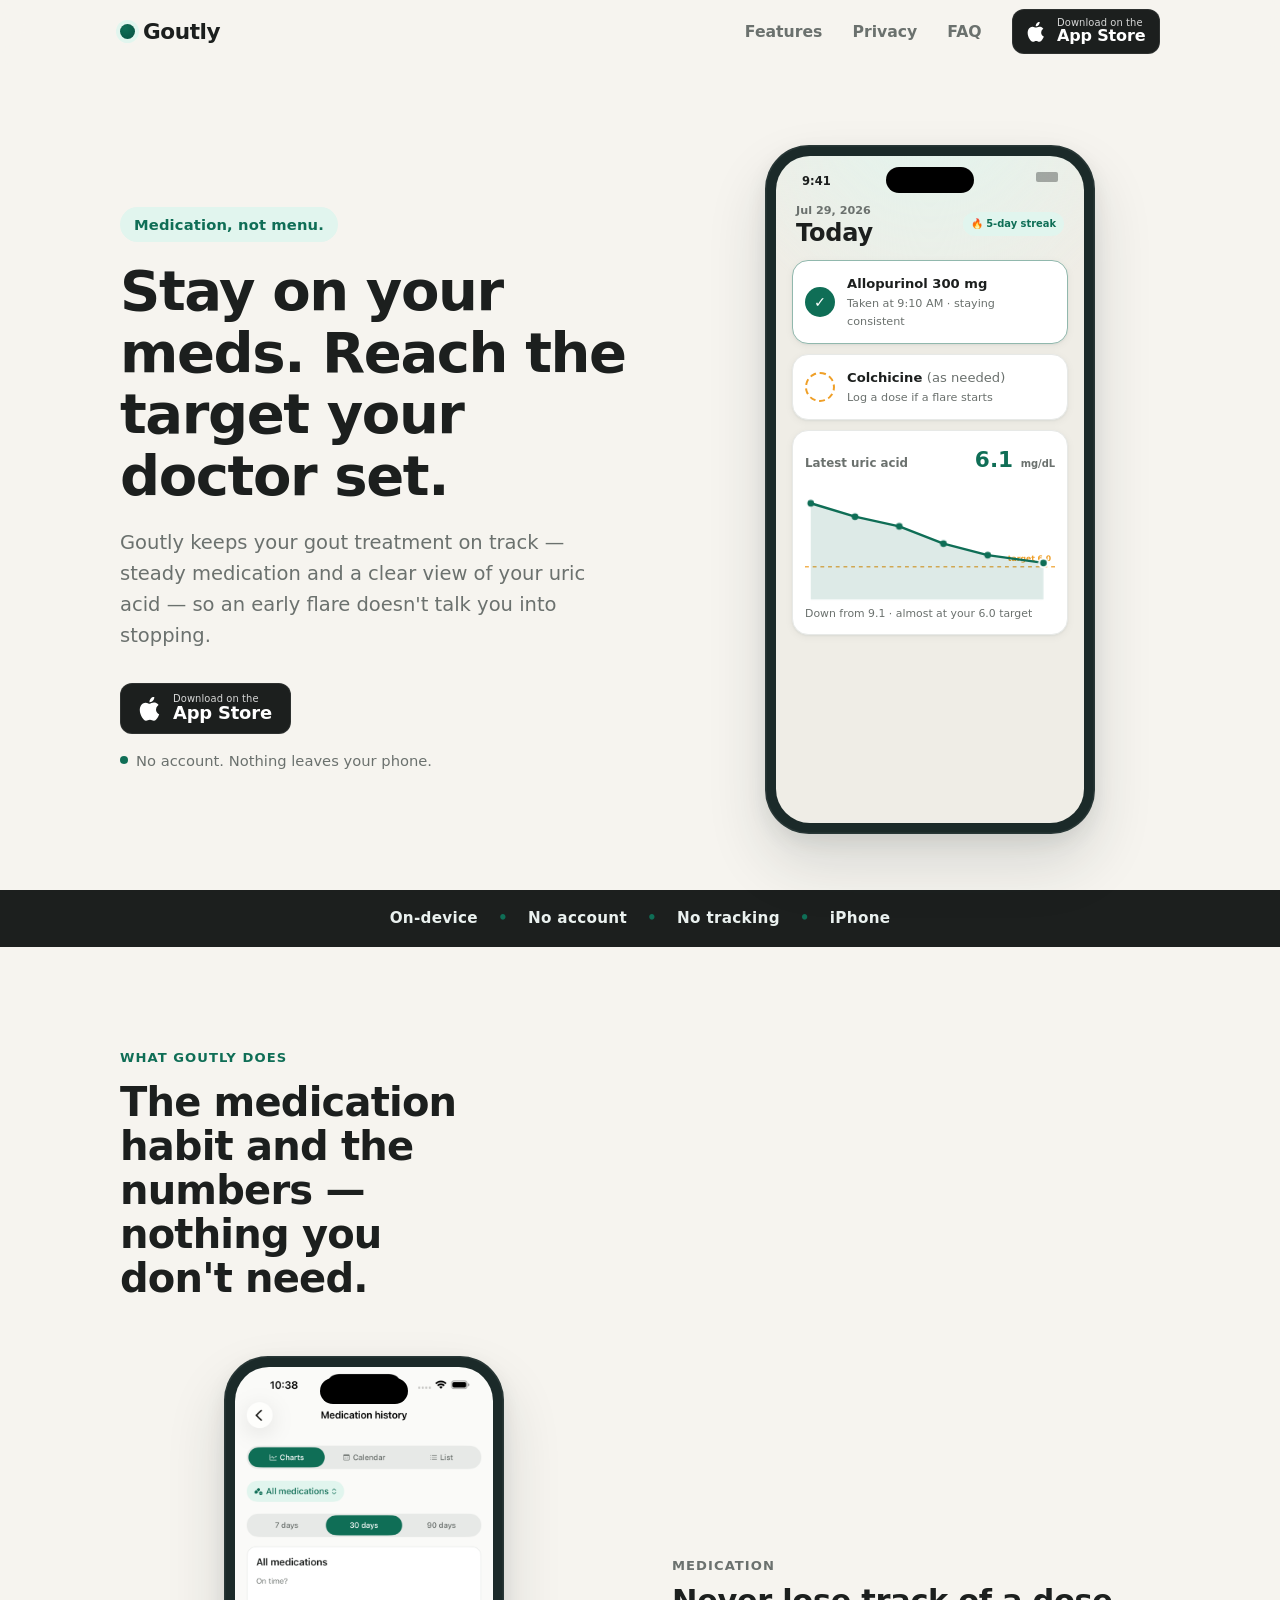
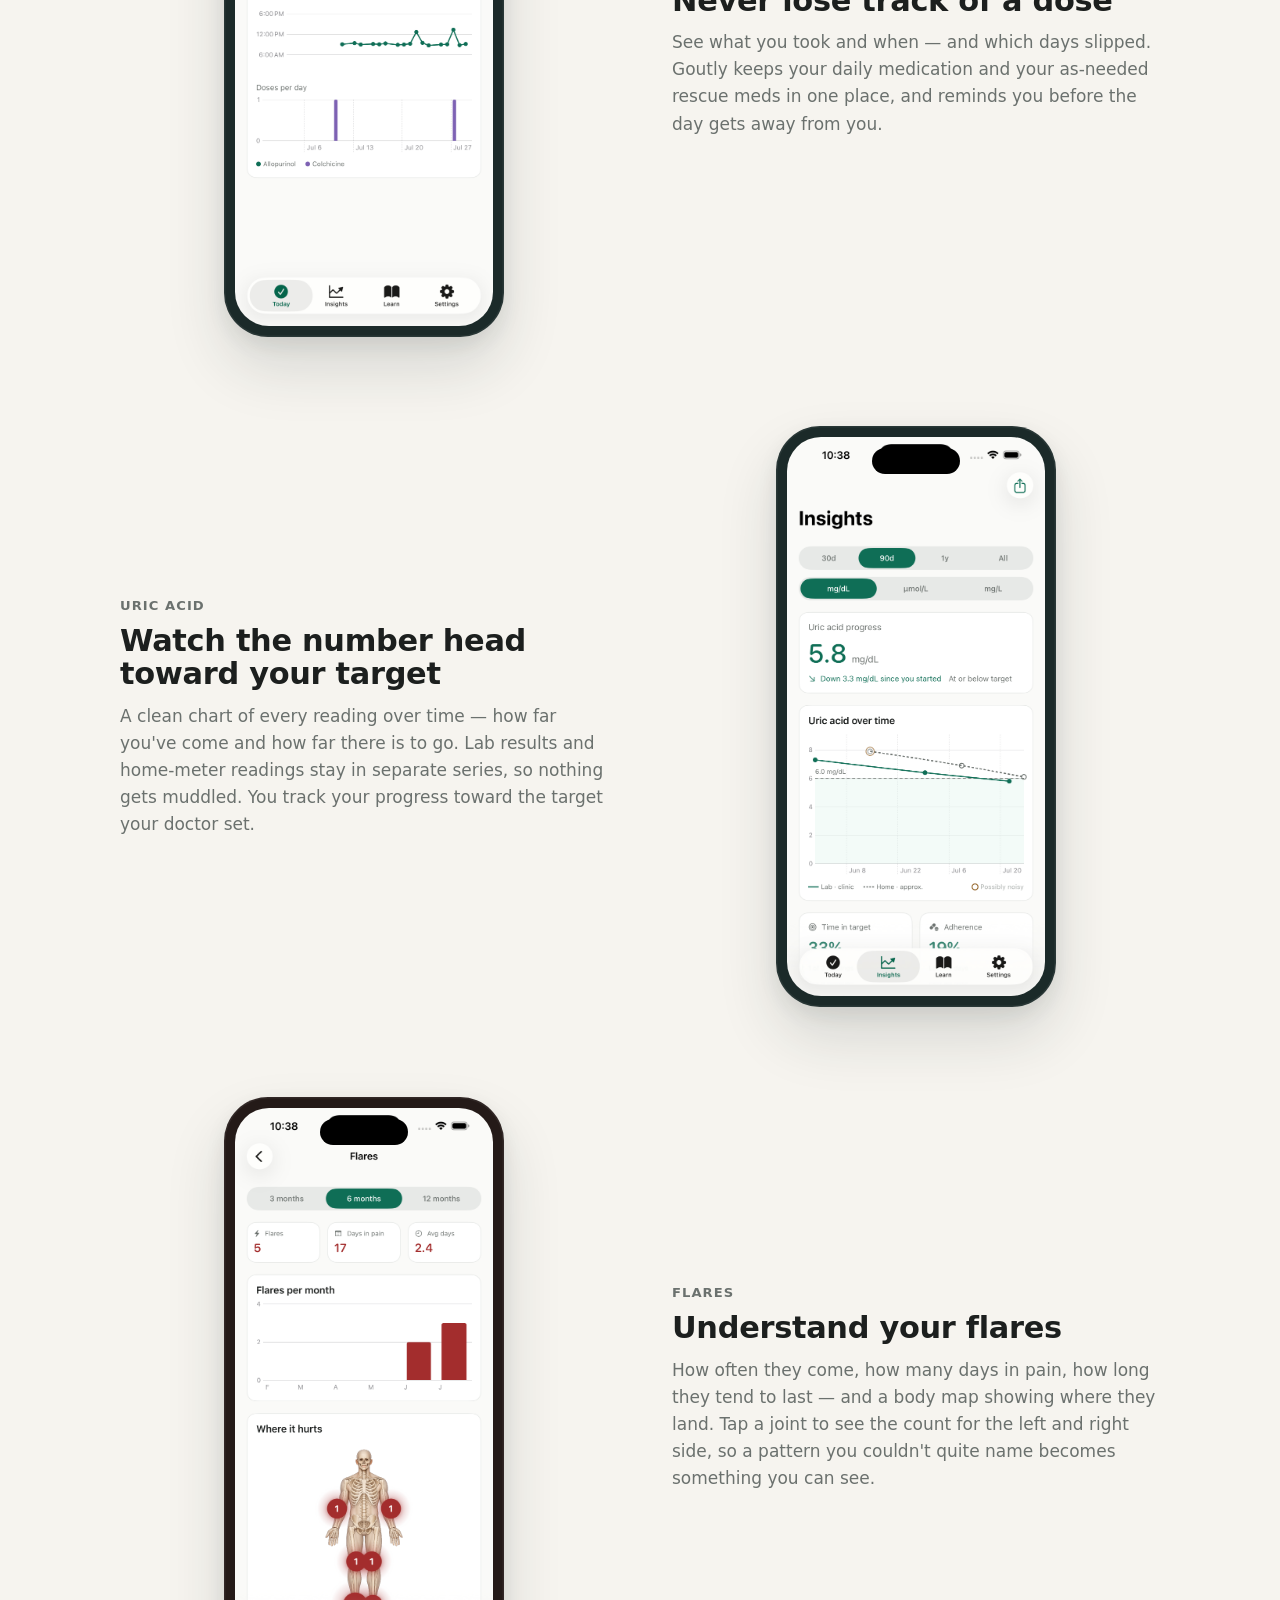
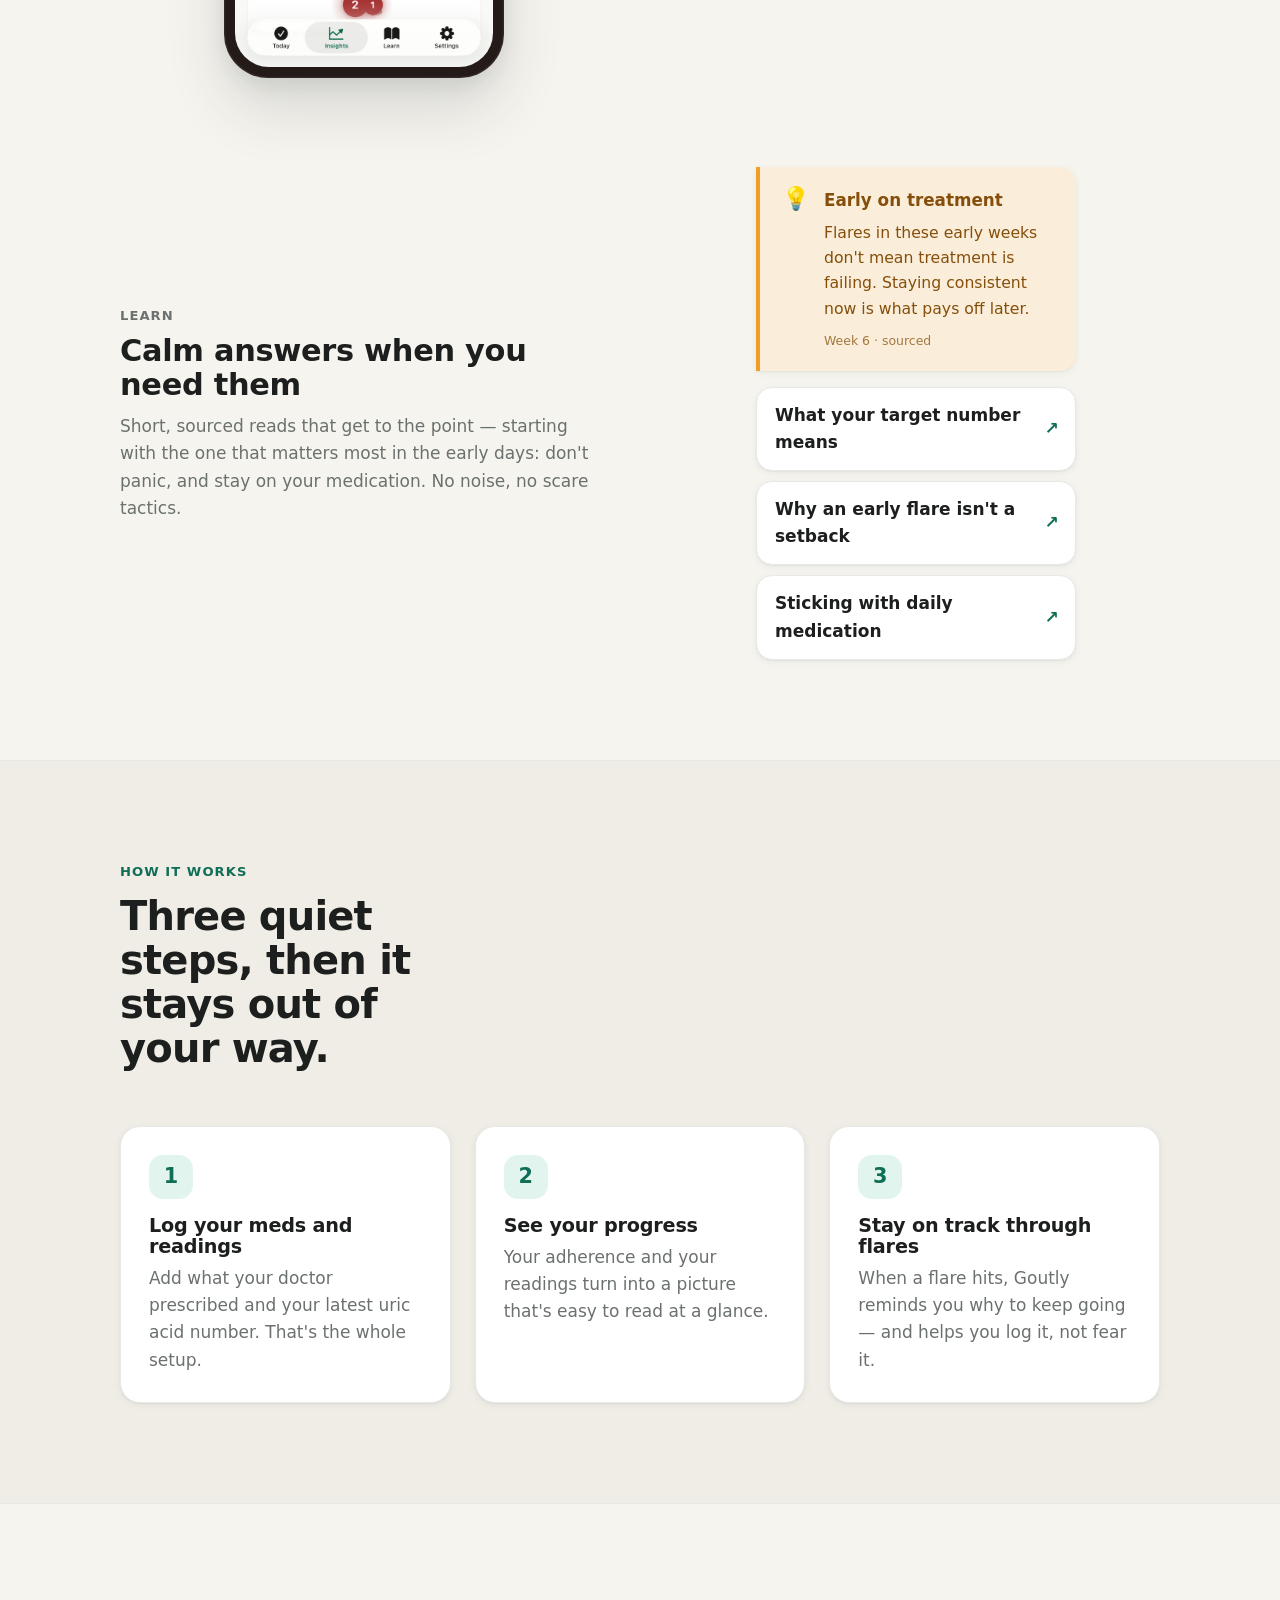
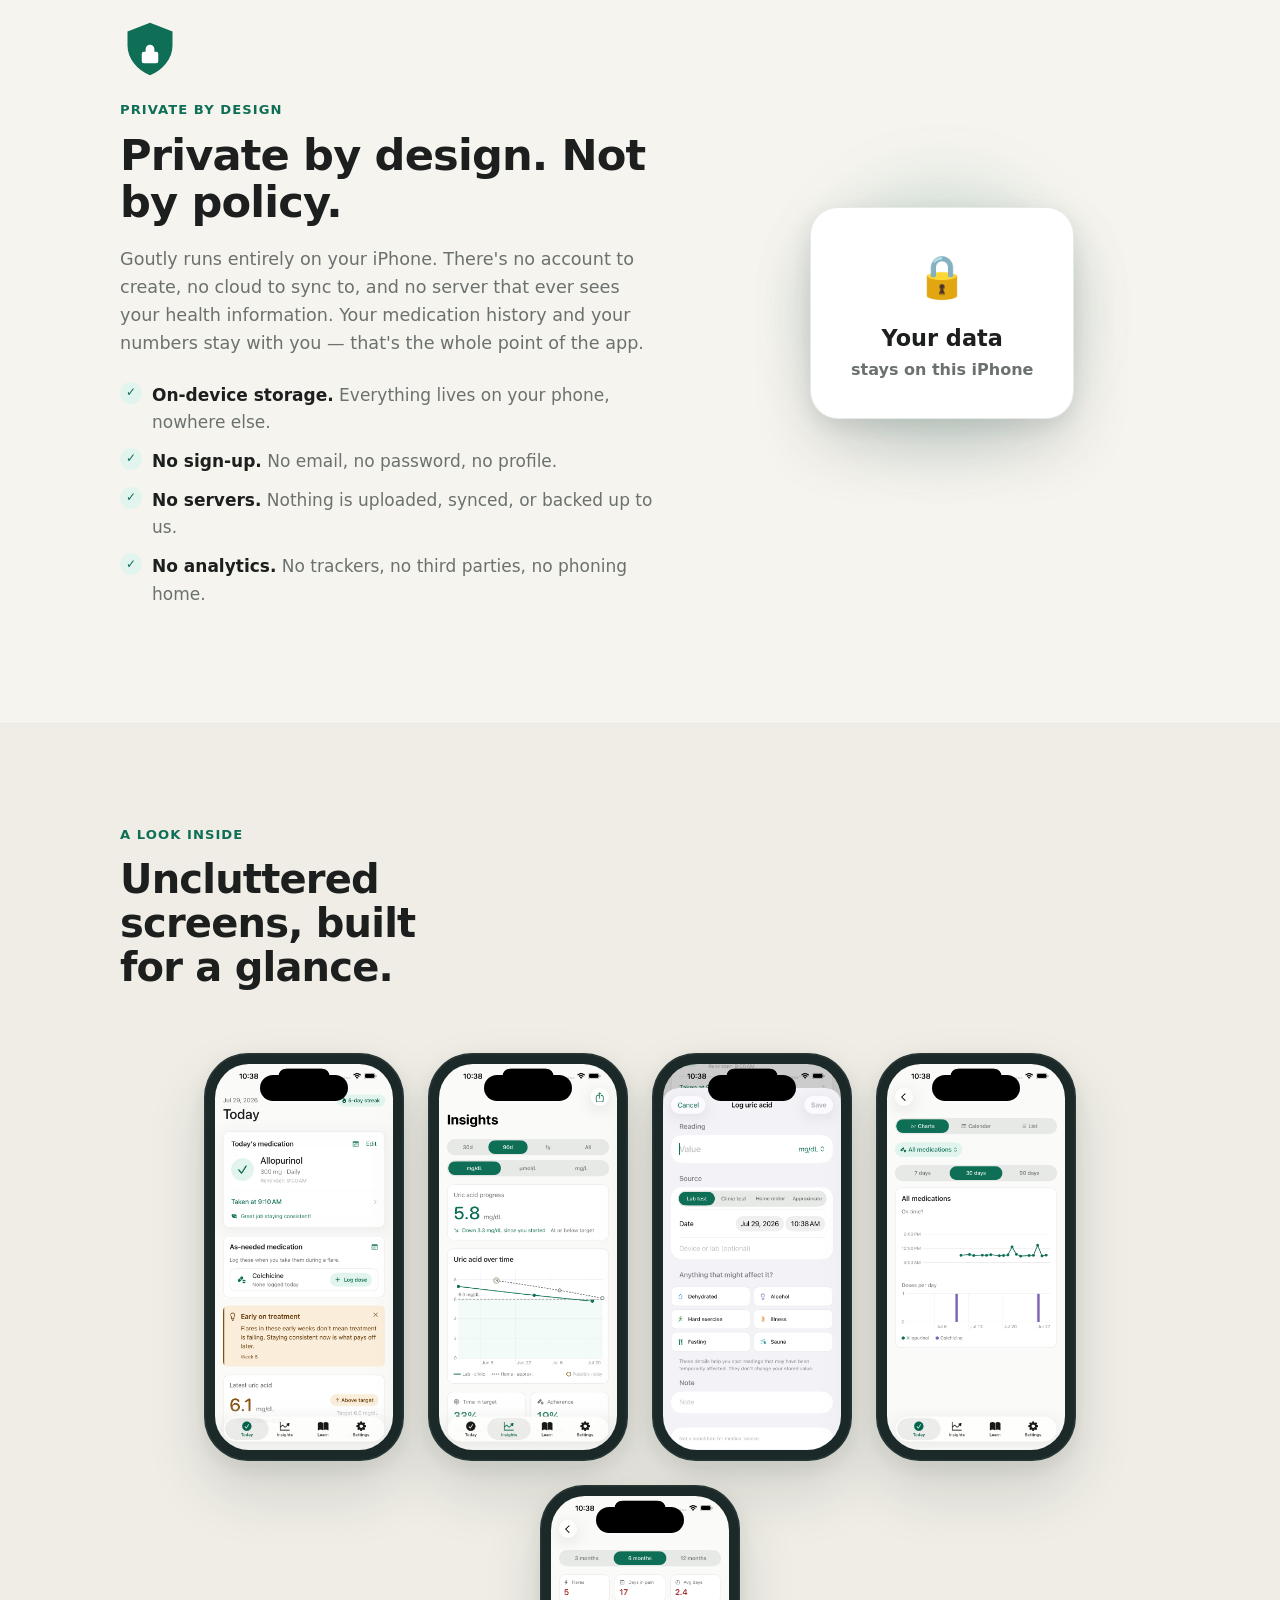
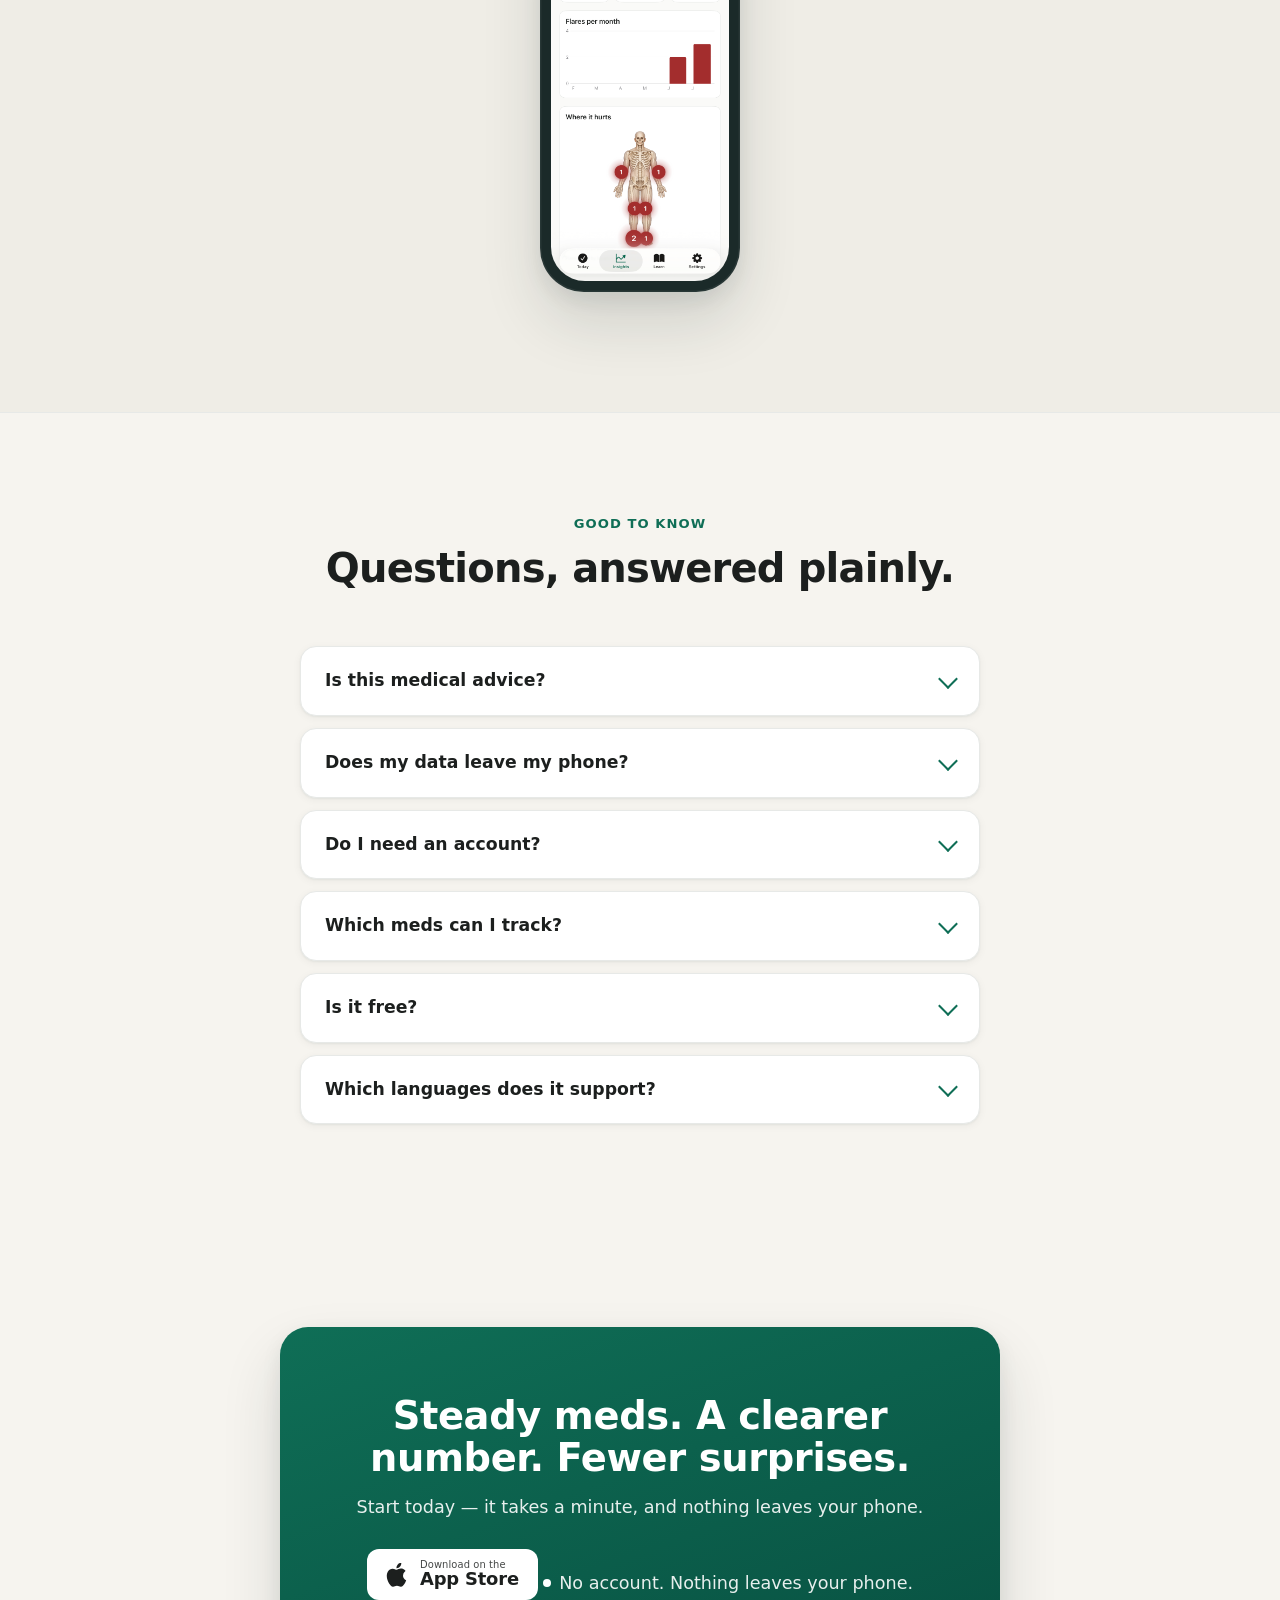
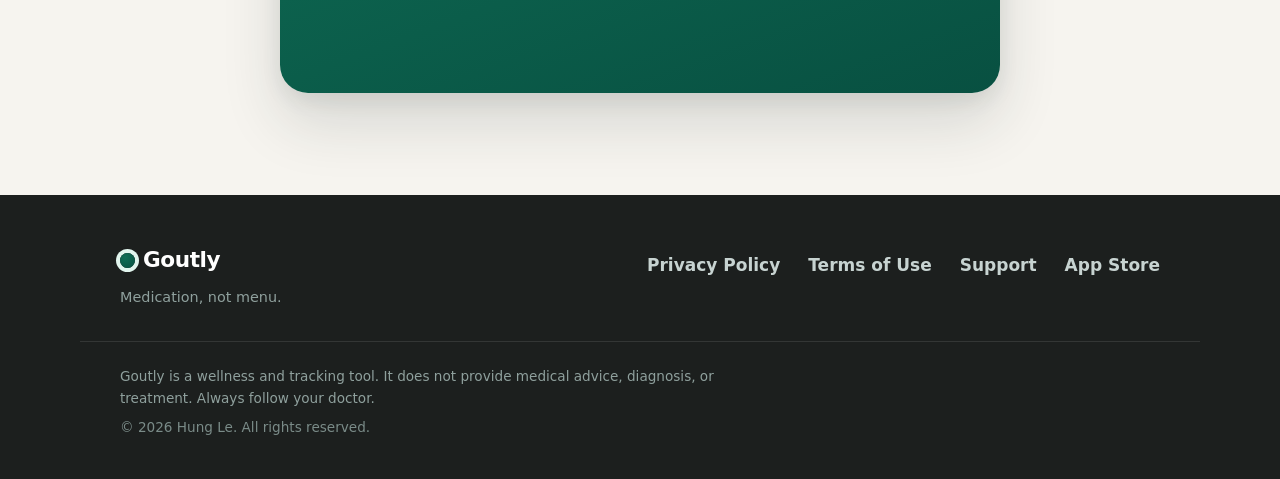
==== index.html @ 7d3fcae7 "Add Goutly landing page with privacy, terms, and support pages Marketing site for Goutly (gout medic" ====
<!doctype html>
<html lang="en">
<head>
  <meta charset="utf-8" />
  <meta name="viewport" content="width=device-width, initial-scale=1" />

  <!-- ============================================================= -->
  <!-- SEO / SOCIAL                                                  -->
  <!-- ============================================================= -->
  <title>Goutly — Stay on your gout meds. Reach your target.</title>
  <meta name="description" content="Goutly helps you keep to your gout medication and see your uric acid head toward the target your doctor set — so an early flare doesn't make you stop. Private by design: on-device, no account." />
  <meta name="theme-color" content="#0F8A7E" media="(prefers-color-scheme: light)" />
  <meta name="theme-color" content="#0C1615" media="(prefers-color-scheme: dark)" />
  <link rel="icon" href="assets/favicon-32.png" type="image/png" sizes="32x32" />
  <link rel="apple-touch-icon" href="assets/apple-touch-icon.png" />
  <link rel="canonical" href="https://goutly.app/" /> <!-- PASTE your live site URL -->

  <!-- Open Graph -->
  <meta property="og:type" content="website" />
  <meta property="og:site_name" content="Goutly" />
  <meta property="og:title" content="Goutly — Medication, not menu." />
  <meta property="og:description" content="Keep to your gout medication and watch your uric acid head toward the target your doctor set. On-device. No account. Nothing leaves your phone." />
  <!-- Provide assets/og-image.png at 1200×630. An SVG source is included to export from. -->
  <meta property="og:image" content="assets/og-image.png" />
  <meta property="og:image:width" content="1200" />
  <meta property="og:image:height" content="630" />
  <meta property="og:url" content="https://goutly.app/" /> <!-- PASTE your live site URL -->

  <!-- Twitter -->
  <meta name="twitter:card" content="summary_large_image" />
  <meta name="twitter:title" content="Goutly — Medication, not menu." />
  <meta name="twitter:description" content="Keep to your gout medication and watch your uric acid head toward your target. On-device. No account." />
  <meta name="twitter:image" content="assets/og-image.png" />

  <!-- JSON-LD: SoftwareApplication -->
  <script type="application/ld+json">
  {
    "@context": "https://schema.org",
    "@type": "SoftwareApplication",
    "name": "Goutly",
    "applicationCategory": "HealthApplication",
    "operatingSystem": "iOS",
    "description": "A private, on-device wellness and tracking tool for gout: medication reminders and adherence, uric acid readings toward your doctor's target, and flare insights.",
    "offers": {
      "@type": "Offer",
      "price": "0",
      "priceCurrency": "USD"
    },
    "url": "https://apps.apple.com/app/id6794308491",
    "author": {
      "@type": "Person",
      "name": "Hung Le"
    }
  }
  </script>

  <link rel="stylesheet" href="styles.css" />
</head>
<body>
  <a class="skip-link" href="#main">Skip to content</a>

  <!-- ============================================================= -->
  <!-- NAV                                                           -->
  <!-- ============================================================= -->
  <header class="nav" id="top">
    <div class="wrap nav__inner">
      <a class="wordmark" href="#top" aria-label="Goutly home">
        <span class="wordmark__dot" aria-hidden="true"></span>
        Goutly
      </a>
      <nav class="nav__links" aria-label="Primary">
        <a href="#features">Features</a>
        <a href="#privacy">Privacy</a>
        <a href="#faq">FAQ</a>
      </nav>
      <!-- App Store link — id6794308491 -->
      <a class="btn-appstore btn-appstore--sm" href="https://apps.apple.com/app/id6794308491" aria-label="Download Goutly on the App Store">
        <svg class="btn-appstore__logo" viewBox="0 0 24 24" aria-hidden="true" focusable="false"><path d="M17.05 12.54c-.03-3.03 2.48-4.49 2.59-4.56-1.41-2.07-3.61-2.35-4.39-2.38-1.87-.19-3.64 1.1-4.59 1.1-.94 0-2.4-1.08-3.95-1.05-2.03.03-3.9 1.18-4.94 3-2.11 3.66-.54 9.08 1.51 12.05 1 1.45 2.2 3.08 3.77 3.02 1.51-.06 2.08-.98 3.91-.98 1.82 0 2.34.98 3.94.95 1.63-.03 2.66-1.48 3.65-2.94 1.15-1.68 1.62-3.32 1.65-3.4-.04-.02-3.17-1.22-3.2-4.83zM14.03 3.5c.84-1.01 1.4-2.42 1.25-3.83-1.2.05-2.65.8-3.51 1.81-.77.9-1.45 2.33-1.27 3.7 1.34.1 2.71-.68 3.53-1.68z"/></svg>
        <span class="btn-appstore__text"><small>Download on the</small><strong>App Store</strong></span>
      </a>
    </div>
  </header>

  <main id="main">

    <!-- =========================================================== -->
    <!-- HERO                                                        -->
    <!-- =========================================================== -->
    <section class="hero">
      <div class="wrap hero__inner">
        <div class="hero__copy">
          <p class="tagline">Medication, not menu.</p>
          <h1 class="hero__title">Stay on your meds. Reach the target your doctor set.</h1>
          <p class="hero__sub">Goutly keeps your gout treatment on track — steady medication and a clear view of your uric acid — so an early flare doesn't talk you into stopping.</p>

          <div class="hero__cta">
            <!-- App Store link — id6794308491 -->
            <a class="btn-appstore" href="https://apps.apple.com/app/id6794308491" aria-label="Download Goutly on the App Store">
              <svg class="btn-appstore__logo" viewBox="0 0 24 24" aria-hidden="true" focusable="false"><path d="M17.05 12.54c-.03-3.03 2.48-4.49 2.59-4.56-1.41-2.07-3.61-2.35-4.39-2.38-1.87-.19-3.64 1.1-4.59 1.1-.94 0-2.4-1.08-3.95-1.05-2.03.03-3.9 1.18-4.94 3-2.11 3.66-.54 9.08 1.51 12.05 1 1.45 2.2 3.08 3.77 3.02 1.51-.06 2.08-.98 3.91-.98 1.82 0 2.34.98 3.94.95 1.63-.03 2.66-1.48 3.65-2.94 1.15-1.68 1.62-3.32 1.65-3.4-.04-.02-3.17-1.22-3.2-4.83zM14.03 3.5c.84-1.01 1.4-2.42 1.25-3.83-1.2.05-2.65.8-3.51 1.81-.77.9-1.45 2.33-1.27 3.7 1.34.1 2.71-.68 3.53-1.68z"/></svg>
              <span class="btn-appstore__text"><small>Download on the</small><strong>App Store</strong></span>
            </a>
          </div>
          <p class="reassure">No account. Nothing leaves your phone.</p>
        </div>

        <!-- Signature moment: a live "Today" screen with an animated
             uric-acid-trending-toward-target chart. -->
        <div class="hero__visual" aria-hidden="true">
          <div class="device device--hero">
            <div class="device__screen mock">
              <div class="mock__statusbar">
                <span>9:41</span>
                <span class="mock__signal"></span>
              </div>
              <div class="mock__head">
                <div>
                  <p class="mock__eyebrow">Jul 29, 2026</p>
                  <h3 class="mock__title">Today</h3>
                </div>
                <span class="mock__streak">🔥 5-day streak</span>
              </div>

              <div class="mock__card mock__card--done">
                <span class="mock__check">✓</span>
                <div>
                  <p class="mock__med">Allopurinol 300&nbsp;mg</p>
                  <p class="mock__meta mock__meta--good">Taken at 9:10 AM · staying consistent</p>
                </div>
              </div>

              <div class="mock__card">
                <span class="mock__pill"></span>
                <div>
                  <p class="mock__med">Colchicine <em>(as needed)</em></p>
                  <p class="mock__meta">Log a dose if a flare starts</p>
                </div>
              </div>

              <div class="mock__chartcard">
                <div class="mock__chartlabel">
                  <span>Latest uric acid</span>
                  <span class="mock__now">6.1 <small>mg/dL</small></span>
                </div>
                <svg class="chart" viewBox="0 0 260 120" role="img" aria-label="Uric acid readings trending down toward the target line">
                  <!-- target line -->
                  <line class="chart__target" x1="0" y1="86" x2="260" y2="86" />
                  <text class="chart__targettext" x="256" y="80" text-anchor="end">target 6.0</text>
                  <!-- area under the curve -->
                  <path class="chart__area" d="M6,20 L52,34 L98,44 L144,62 L190,74 L248,82 L248,120 L6,120 Z" />
                  <!-- the trending-down line (animated draw) -->
                  <path class="chart__line" d="M6,20 L52,34 L98,44 L144,62 L190,74 L248,82" />
                  <!-- data points -->
                  <circle class="chart__dot" cx="6"   cy="20" r="3.5" />
                  <circle class="chart__dot" cx="52"  cy="34" r="3.5" />
                  <circle class="chart__dot" cx="98"  cy="44" r="3.5" />
                  <circle class="chart__dot" cx="144" cy="62" r="3.5" />
                  <circle class="chart__dot" cx="190" cy="74" r="3.5" />
                  <circle class="chart__dot chart__dot--now" cx="248" cy="82" r="4.5" />
                </svg>
                <p class="mock__caption">Down from 9.1 · almost at your 6.0 target</p>
              </div>
            </div>
          </div>
        </div>
      </div>
    </section>

    <!-- =========================================================== -->
    <!-- TRUST STRIP                                                 -->
    <!-- =========================================================== -->
    <div class="trust">
      <div class="wrap trust__inner">
        <span>On-device</span>
        <span aria-hidden="true">•</span>
        <span>No account</span>
        <span aria-hidden="true">•</span>
        <span>No tracking</span>
        <span aria-hidden="true">•</span>
        <span>iPhone</span>
      </div>
    </div>

    <!-- =========================================================== -->
    <!-- FEATURES                                                    -->
    <!-- =========================================================== -->
    <section class="features" id="features">
      <div class="wrap">
        <header class="section-head reveal">
          <p class="eyebrow">What Goutly does</p>
          <h2>The medication habit and the numbers — nothing you don't need.</h2>
        </header>

        <!-- Feature 1 -->
        <article class="feature reveal">
          <div class="feature__media">
            <div class="device">
              <div class="device__screen">
                <!-- Real screenshot: Medication history. Swap in an updated screen-meds.png (1170×2532) anytime. -->
                <img src="assets/screen-meds.png"
                     alt="Goutly medication history: an on-time chart for each dose and a doses-per-day bar chart for daily and as-needed medication." loading="lazy" decoding="async" />
              </div>
            </div>
          </div>
          <div class="feature__copy">
            <p class="eyebrow">Medication</p>
            <h3>Never lose track of a dose</h3>
            <p>See what you took and when — and which days slipped. Goutly keeps your daily medication and your as-needed rescue meds in one place, and reminds you before the day gets away from you.</p>
          </div>
        </article>

        <!-- Feature 2 -->
        <article class="feature feature--reverse reveal">
          <div class="feature__media">
            <div class="device">
              <div class="device__screen">
                <!-- Real screenshot: Insights / uric acid over time. Swap in an updated screen-uric-acid.png (1170×2532). -->
                <img src="assets/screen-uric-acid.png"
                     alt="Goutly Insights: uric acid down 3.3 since starting, with a chart of lab readings (solid line) and home readings (dashed line) falling toward the 6.0 target line." loading="lazy" decoding="async" />
              </div>
            </div>
          </div>
          <div class="feature__copy">
            <p class="eyebrow">Uric acid</p>
            <h3>Watch the number head toward your target</h3>
            <p>A clean chart of every reading over time — how far you've come and how far there is to go. Lab results and home-meter readings stay in separate series, so nothing gets muddled. You track your progress toward the target your doctor set.</p>
          </div>
        </article>

        <!-- Feature 3 — flare (red accent, used sparingly) -->
        <article class="feature feature--flare reveal">
          <div class="feature__media">
            <div class="device">
              <div class="device__screen">
                <!-- Real screenshot: Flares insights + body map. Swap in an updated screen-bodymap.png (1170×2532). -->
                <img src="assets/screen-bodymap.png"
                     alt="Goutly Flares: totals for flares, days in pain and average duration, a flares-per-month chart, and a Where it hurts body map with per-joint counts." loading="lazy" decoding="async" />
              </div>
            </div>
          </div>
          <div class="feature__copy">
            <p class="eyebrow eyebrow--flare">Flares</p>
            <h3>Understand your flares</h3>
            <p>How often they come, how many days in pain, how long they tend to last — and a body map showing where they land. Tap a joint to see the count for the left and right side, so a pattern you couldn't quite name becomes something you can see.</p>
          </div>
        </article>

        <!-- Feature 4 — knowledge. Rendered as a coach card (mirrors the app's Learn/coach copy) rather than a screenshot. -->
        <article class="feature feature--reverse reveal">
          <div class="feature__media">
            <div class="knowledge">
              <div class="knowledge__coach">
                <span class="knowledge__icon" aria-hidden="true">💡</span>
                <div>
                  <p class="knowledge__kicker">Early on treatment</p>
                  <p class="knowledge__body">Flares in these early weeks don't mean treatment is failing. Staying consistent now is what pays off later.</p>
                  <p class="knowledge__src">Week 6 · sourced</p>
                </div>
              </div>
              <ul class="knowledge__more">
                <li>What your target number means</li>
                <li>Why an early flare isn't a setback</li>
                <li>Sticking with daily medication</li>
              </ul>
            </div>
          </div>
          <div class="feature__copy">
            <p class="eyebrow">Learn</p>
            <h3>Calm answers when you need them</h3>
            <p>Short, sourced reads that get to the point — starting with the one that matters most in the early days: don't panic, and stay on your medication. No noise, no scare tactics.</p>
          </div>
        </article>
      </div>
    </section>

    <!-- =========================================================== -->
    <!-- HOW IT WORKS                                                -->
    <!-- =========================================================== -->
    <section class="how">
      <div class="wrap">
        <header class="section-head reveal">
          <p class="eyebrow">How it works</p>
          <h2>Three quiet steps, then it stays out of your way.</h2>
        </header>
        <ol class="steps">
          <li class="step reveal">
            <span class="step__num">1</span>
            <h3>Log your meds and readings</h3>
            <p>Add what your doctor prescribed and your latest uric acid number. That's the whole setup.</p>
          </li>
          <li class="step reveal">
            <span class="step__num">2</span>
            <h3>See your progress</h3>
            <p>Your adherence and your readings turn into a picture that's easy to read at a glance.</p>
          </li>
          <li class="step reveal">
            <span class="step__num">3</span>
            <h3>Stay on track through flares</h3>
            <p>When a flare hits, Goutly reminds you why to keep going — and helps you log it, not fear it.</p>
          </li>
        </ol>
      </div>
    </section>

    <!-- =========================================================== -->
    <!-- PRIVACY                                                     -->
    <!-- =========================================================== -->
    <section class="privacy" id="privacy">
      <div class="wrap privacy__inner">
        <div class="privacy__copy reveal">
          <div class="shield" aria-hidden="true">
            <svg viewBox="0 0 48 48" role="img" aria-label="Shield">
              <path d="M24 3 6 10v11c0 11 7.6 19.6 18 24 10.4-4.4 18-13 18-24V10L24 3Z"/>
              <path class="shield__lock" d="M24 20.5a3.5 3.5 0 0 0-3.5 3.5v2.2h7V24a3.5 3.5 0 0 0-3.5-3.5Zm-5 5.7h10a1.6 1.6 0 0 1 1.6 1.6v6a1.6 1.6 0 0 1-1.6 1.6H19a1.6 1.6 0 0 1-1.6-1.6v-6A1.6 1.6 0 0 1 19 26.2Z"/>
            </svg>
          </div>
          <p class="eyebrow">Private by design</p>
          <h2>Private by design. Not by policy.</h2>
          <p class="privacy__lead">Goutly runs entirely on your iPhone. There's no account to create, no cloud to sync to, and no server that ever sees your health information. Your medication history and your numbers stay with you — that's the whole point of the app.</p>
          <ul class="privacy__list">
            <li><strong>On-device storage.</strong> Everything lives on your phone, nowhere else.</li>
            <li><strong>No sign-up.</strong> No email, no password, no profile.</li>
            <li><strong>No servers.</strong> Nothing is uploaded, synced, or backed up to us.</li>
            <li><strong>No analytics.</strong> No trackers, no third parties, no phoning home.</li>
          </ul>
        </div>
        <div class="privacy__figure reveal" aria-hidden="true">
          <div class="privacy__glow"></div>
          <div class="privacy__badge">
            <span class="privacy__lockmark">🔒</span>
            <p>Your data</p>
            <p class="privacy__badgesub">stays on this iPhone</p>
          </div>
        </div>
      </div>
    </section>

    <!-- =========================================================== -->
    <!-- GALLERY                                                     -->
    <!-- =========================================================== -->
    <section class="gallery">
      <div class="wrap">
        <header class="section-head reveal">
          <p class="eyebrow">A look inside</p>
          <h2>Uncluttered screens, built for a glance.</h2>
        </header>
        <div class="gallery__row reveal" role="list">
          <div class="device device--sm" role="listitem">
            <div class="device__screen">
              <img src="assets/screen-today.png"
                   alt="Goutly Today screen: today's medication marked as taken, an as-needed medication, a reassurance card, and the latest uric acid reading." loading="lazy" decoding="async" />
            </div>
          </div>
          <div class="device device--sm" role="listitem">
            <div class="device__screen">
              <img src="assets/screen-uric-acid.png"
                   alt="Goutly Insights: uric acid over time with lab and home readings as separate series, falling toward the target." loading="lazy" decoding="async" />
            </div>
          </div>
          <div class="device device--sm" role="listitem">
            <div class="device__screen">
              <img src="assets/screen-loguric.png"
                   alt="Goutly Log uric acid sheet: enter a value with its unit, pick the source (lab, clinic, home meter), and note anything that might have affected it." loading="lazy" decoding="async" />
            </div>
          </div>
          <div class="device device--sm" role="listitem">
            <div class="device__screen">
              <img src="assets/screen-meds.png"
                   alt="Goutly medication history with an on-time chart and doses-per-day for daily and as-needed medication." loading="lazy" decoding="async" />
            </div>
          </div>
          <div class="device device--sm" role="listitem">
            <div class="device__screen">
              <img src="assets/screen-bodymap.png"
                   alt="Goutly Flares screen with a body map showing where flares landed and per-joint counts." loading="lazy" decoding="async" />
            </div>
          </div>
        </div>
      </div>
    </section>

    <!-- =========================================================== -->
    <!-- FAQ                                                         -->
    <!-- =========================================================== -->
    <section class="faq" id="faq">
      <div class="wrap faq__inner">
        <header class="section-head reveal">
          <p class="eyebrow">Good to know</p>
          <h2>Questions, answered plainly.</h2>
        </header>

        <div class="faq__list reveal">
          <details class="qa">
            <summary>Is this medical advice?</summary>
            <div class="qa__body"><p>No. Goutly is a wellness and tracking tool. It doesn't diagnose, treat, or give dosing advice. It logs what your doctor prescribed and helps you keep to it. Always follow your doctor.</p></div>
          </details>
          <details class="qa">
            <summary>Does my data leave my phone?</summary>
            <div class="qa__body"><p>No. Everything is stored on your device. There's no account and no cloud, and nothing is ever uploaded to us or anyone else.</p></div>
          </details>
          <details class="qa">
            <summary>Do I need an account?</summary>
            <div class="qa__body"><p>No. Open the app and start — no sign-up, no email, no password.</p></div>
          </details>
          <details class="qa">
            <summary>Which meds can I track?</summary>
            <div class="qa__body"><p>Your daily gout medication and any as-needed rescue medication your doctor has prescribed. You log what and when; Goutly handles the reminders and keeps the history.</p></div>
          </details>
          <details class="qa">
            <summary>Is it free?</summary>
            <!-- PRICING: currently free. Update this answer if your pricing changes. -->
            <div class="qa__body"><p>Yes — Goutly is free to download and use.</p></div>
          </details>
          <details class="qa">
            <summary>Which languages does it support?</summary>
            <div class="qa__body"><p>English, Vietnamese, Japanese, and Simplified Chinese.</p></div>
          </details>
        </div>
      </div>
    </section>

    <!-- =========================================================== -->
    <!-- FINAL CTA                                                   -->
    <!-- =========================================================== -->
    <section class="cta">
      <div class="wrap cta__inner reveal">
        <h2>Steady meds. A clearer number. Fewer surprises.</h2>
        <p>Start today — it takes a minute, and nothing leaves your phone.</p>
        <!-- App Store link — id6794308491 -->
        <a class="btn-appstore btn-appstore--light" href="https://apps.apple.com/app/id6794308491" aria-label="Download Goutly on the App Store">
          <svg class="btn-appstore__logo" viewBox="0 0 24 24" aria-hidden="true" focusable="false"><path d="M17.05 12.54c-.03-3.03 2.48-4.49 2.59-4.56-1.41-2.07-3.61-2.35-4.39-2.38-1.87-.19-3.64 1.1-4.59 1.1-.94 0-2.4-1.08-3.95-1.05-2.03.03-3.9 1.18-4.94 3-2.11 3.66-.54 9.08 1.51 12.05 1 1.45 2.2 3.08 3.77 3.02 1.51-.06 2.08-.98 3.91-.98 1.82 0 2.34.98 3.94.95 1.63-.03 2.66-1.48 3.65-2.94 1.15-1.68 1.62-3.32 1.65-3.4-.04-.02-3.17-1.22-3.2-4.83zM14.03 3.5c.84-1.01 1.4-2.42 1.25-3.83-1.2.05-2.65.8-3.51 1.81-.77.9-1.45 2.33-1.27 3.7 1.34.1 2.71-.68 3.53-1.68z"/></svg>
          <span class="btn-appstore__text"><small>Download on the</small><strong>App Store</strong></span>
        </a>
        <p class="reassure reassure--center">No account. Nothing leaves your phone.</p>
      </div>
    </section>
  </main>

  <!-- ============================================================= -->
  <!-- FOOTER                                                        -->
  <!-- ============================================================= -->
  <footer class="footer">
    <div class="wrap footer__inner">
      <div class="footer__brand">
        <a class="wordmark" href="#top" aria-label="Goutly home">
          <span class="wordmark__dot" aria-hidden="true"></span>
          Goutly
        </a>
        <p class="footer__tag">Medication, not menu.</p>
      </div>
      <nav class="footer__links" aria-label="Footer">
        <a href="privacy.html">Privacy Policy</a>
        <a href="terms.html">Terms of Use</a>
        <a href="support.html">Support</a>
        <a href="https://apps.apple.com/app/id6794308491">App Store</a> <!-- id6794308491 -->
      </nav>
    </div>
    <div class="wrap footer__legal">
      <p class="disclaimer">Goutly is a wellness and tracking tool. It does not provide medical advice, diagnosis, or treatment. Always follow your doctor.</p>
      <p class="copyright">© 2026 Hung Le. All rights reserved.</p>
    </div>
  </footer>

  <script src="script.js" defer></script>
</body>
</html>
---- styles.css ----
/* =================================================================
   Goutly — landing page styles
   No external requests. System font stack (SF Pro Rounded on Apple
   devices) for display + numerals; system-ui for body.
   Light + dark via prefers-color-scheme.
   ================================================================= */

/* ---------- Tokens ---------- */
:root {
  /* Brand — matched to the app's design-system tokens */
  --teal:        #0F6E56; /* brand/primary (light) */
  --teal-strong: #085041; /* teal 800, hover/press */
  --ink:         #1C1F1E; /* text/primary */
  --paper:       #F6F4EF; /* warm page bg (marketing) */
  --surface:     #FFFFFF;
  --amber:       #EF9F27; /* caution accent */
  --amber-text:  #854F0B; /* caution text */
  --amber-bg:    #FAEEDA;
  --flare:       #A32D2D; /* flare/pain — used sparingly */
  --muted:       #6B716E; /* text/secondary */
  --hairline:    #E7E9E7;

  /* Semantic */
  --bg:            var(--paper);
  --bg-alt:        #EFEDE6;
  --card:          var(--surface);
  --text:          var(--ink);
  --text-muted:    var(--muted);
  --border:        var(--hairline);
  --brand:         var(--teal);
  --brand-strong:  var(--teal-strong);
  --brand-tint:    #E1F5EE; /* brand/primary-bg */
  --nav-bg:        rgba(246, 244, 239, 0.82);

  --shadow-sm: 0 1px 2px rgba(27, 42, 41, 0.05), 0 2px 8px rgba(27, 42, 41, 0.05);
  --shadow-md: 0 8px 24px rgba(27, 42, 41, 0.08), 0 2px 6px rgba(27, 42, 41, 0.05);
  --shadow-lg: 0 30px 60px rgba(27, 42, 41, 0.14), 0 8px 20px rgba(27, 42, 41, 0.08);

  --r-sm: 12px;
  --r-md: 16px;
  --r-lg: 20px;
  --r-xl: 28px;

  --font-display: ui-rounded, "SF Pro Rounded", "Baloo 2", "Nunito", "Quicksand", system-ui, sans-serif;
  --font-body: system-ui, -apple-system, "Segoe UI", Roboto, Helvetica, Arial, sans-serif;

  --wrap: 1120px;
  --pad: clamp(20px, 5vw, 40px);
}

@media (prefers-color-scheme: dark) {
  :root {
    --bg:           #101413; /* bg/page dark */
    --bg-alt:       #171C1A;
    --card:         #191E1C; /* bg/surface dark */
    --card-raised:  #222826;
    --text:         #ECEEEC; /* text/primary dark */
    --text-muted:   #A6ADAA; /* text/secondary dark */
    --border:       #2C322F; /* border/hairline dark */
    --brand:        #5DCAA5; /* brand/primary dark */
    --brand-strong: #7CD8BB;
    --brand-tint:   #0F3D31; /* brand/primary-bg dark */
    --amber:        #EF9F27;
    --amber-text:   #EF9F27;
    --amber-bg:     #3A2A08;
    --flare:        #F09595;
    --nav-bg:       rgba(16, 20, 19, 0.82);
    --shadow-sm: 0 1px 2px rgba(0,0,0,0.4);
    --shadow-md: 0 8px 24px rgba(0,0,0,0.45);
    --shadow-lg: 0 30px 60px rgba(0,0,0,0.55), 0 8px 20px rgba(0,0,0,0.4);
  }
}

/* ---------- Reset / base ---------- */
* { box-sizing: border-box; }
html { -webkit-text-size-adjust: 100%; scroll-behavior: smooth; }
body {
  margin: 0;
  font-family: var(--font-body);
  background: var(--bg);
  color: var(--text);
  line-height: 1.6;
  font-size: 17px;
  -webkit-font-smoothing: antialiased;
  overflow-x: hidden;
}
img, svg { max-width: 100%; display: block; }
a { color: inherit; text-decoration: none; }
h1, h2, h3 { font-family: var(--font-display); line-height: 1.1; letter-spacing: -0.01em; margin: 0; font-weight: 700; }

.wrap { width: 100%; max-width: var(--wrap); margin-inline: auto; padding-inline: var(--pad); }

/* Focus + skip link */
:focus-visible {
  outline: 3px solid var(--brand);
  outline-offset: 2px;
  border-radius: 4px;
}
.skip-link {
  position: absolute; left: 12px; top: -60px;
  background: var(--brand); color: #fff; padding: 10px 16px;
  border-radius: 10px; z-index: 200; transition: top .2s ease;
}
.skip-link:focus { top: 12px; }

/* ---------- Wordmark ---------- */
.wordmark {
  font-family: var(--font-display);
  font-weight: 800;
  font-size: 1.35rem;
  letter-spacing: -0.02em;
  color: var(--text);
  display: inline-flex; align-items: center; gap: 8px;
}
.wordmark__dot {
  width: 15px; height: 15px; border-radius: 50%;
  background: radial-gradient(circle at 35% 30%, var(--brand), var(--brand-strong));
  box-shadow: 0 0 0 4px var(--brand-tint);
}

/* ---------- Nav ---------- */
.nav {
  position: sticky; top: 0; z-index: 100;
  background: var(--nav-bg);
  backdrop-filter: saturate(160%) blur(14px);
  -webkit-backdrop-filter: saturate(160%) blur(14px);
  border-bottom: 1px solid transparent;
  transition: border-color .3s ease, background .3s ease;
}
.nav.is-scrolled { border-bottom-color: var(--border); }
.nav__inner { display: flex; align-items: center; gap: 24px; min-height: 64px; }
.nav__links { display: flex; gap: 26px; margin-left: auto; }
.nav__links a {
  color: var(--text-muted); font-weight: 600; font-size: 0.98rem;
  padding: 6px 2px; transition: color .2s ease;
}
.nav__links a:hover { color: var(--text); }

/* ---------- App Store badge (self-drawn, no CDN) ---------- */
.btn-appstore {
  display: inline-flex; align-items: center; gap: 10px;
  background: var(--ink); color: #fff;
  padding: 10px 18px; border-radius: 12px;
  min-height: 48px; border: 1px solid rgba(255,255,255,0.08);
  transition: transform .15s ease, box-shadow .2s ease, background .2s ease;
  will-change: transform;
}
.btn-appstore:hover { transform: translateY(-2px); box-shadow: var(--shadow-md); }
.btn-appstore:active { transform: translateY(0); }
.btn-appstore__logo { width: 24px; height: 24px; fill: #fff; flex: none; }
.btn-appstore__text { display: flex; flex-direction: column; line-height: 1.05; text-align: left; }
.btn-appstore__text small { font-size: 0.62rem; opacity: 0.82; font-weight: 500; letter-spacing: 0.01em; }
.btn-appstore__text strong { font-family: var(--font-display); font-size: 1.12rem; font-weight: 700; letter-spacing: -0.01em; }
.btn-appstore--sm { padding: 8px 14px; min-height: 44px; margin-left: 4px; }
.btn-appstore--sm .btn-appstore__logo { width: 20px; height: 20px; }
.btn-appstore--sm .btn-appstore__text strong { font-size: 1rem; }
@media (prefers-color-scheme: dark) {
  .btn-appstore { background: #EAF1EF; color: #0C1615; border-color: rgba(0,0,0,0.06); }
  .btn-appstore__logo { fill: #0C1615; }
}
.nav .btn-appstore--sm { display: none; }
@media (min-width: 720px) { .nav .btn-appstore--sm { display: inline-flex; } }

/* ---------- Hero ---------- */
.hero { padding-top: clamp(40px, 7vw, 80px); padding-bottom: clamp(30px, 5vw, 56px); }
.hero__inner {
  display: grid; grid-template-columns: 1fr; gap: clamp(36px, 6vw, 72px);
  align-items: center;
}
@media (min-width: 900px) { .hero__inner { grid-template-columns: 1.05fr 0.95fr; } }

.tagline {
  display: inline-block; margin: 0 0 18px;
  font-family: var(--font-display); font-weight: 700;
  color: var(--brand); background: var(--brand-tint);
  padding: 6px 14px; border-radius: 999px; font-size: 0.92rem;
  letter-spacing: 0.01em;
}
.hero__title {
  font-size: clamp(2.1rem, 5.4vw, 3.5rem);
  font-weight: 800; letter-spacing: -0.025em;
  max-width: 15ch;
}
.hero__sub {
  margin: 20px 0 0; font-size: clamp(1.05rem, 2.2vw, 1.22rem);
  color: var(--text-muted); max-width: 42ch;
}
.hero__cta { margin-top: 32px; }
.reassure {
  margin: 14px 0 0; font-size: 0.92rem; color: var(--text-muted);
  display: inline-flex; align-items: center; gap: 8px;
}
.reassure::before {
  content: ""; width: 8px; height: 8px; border-radius: 50%;
  background: var(--brand); flex: none;
}
.reassure--center { justify-content: center; }

/* ---------- Device frame ---------- */
.device {
  --frame: #1B2A29;
  position: relative;
  background: var(--frame);
  border-radius: 44px;
  padding: 11px;
  box-shadow: var(--shadow-lg), inset 0 0 0 1.5px rgba(255,255,255,0.06);
  width: 280px; max-width: 100%;
}
.device::before { /* dynamic island */
  content: ""; position: absolute; top: 22px; left: 50%; transform: translateX(-50%);
  width: 88px; height: 26px; background: #000; border-radius: 999px; z-index: 3;
}
.device__screen {
  position: relative; overflow: hidden;
  border-radius: 34px; background: var(--bg-alt);
  aspect-ratio: 9 / 19.5;
}
.device__screen img { width: 100%; height: 100%; object-fit: cover; }
.device--hero { width: clamp(260px, 34vw, 330px); }
.device--sm { width: 200px; }
.hero__visual { display: flex; justify-content: center; }

/* ---------- Hero live mockup (Today screen) ---------- */
.mock {
  padding: 44px 16px 18px;
  background:
    radial-gradient(120% 60% at 50% -10%, var(--brand-tint), transparent 60%),
    var(--bg-alt);
  display: flex; flex-direction: column; gap: 10px;
  font-family: var(--font-body);
}
.mock__statusbar {
  position: absolute; top: 16px; left: 0; right: 0;
  display: flex; justify-content: space-between; padding: 0 26px;
  font-size: 0.72rem; font-weight: 600; color: var(--text);
}
.mock__signal { width: 22px; height: 10px; border-radius: 2px; background: var(--text); opacity: .35; }
.mock__head { margin: 2px 4px 4px; display: flex; align-items: center; justify-content: space-between; gap: 8px; }
.mock__eyebrow { margin: 0; font-size: 0.7rem; color: var(--text-muted); font-weight: 600; }
.mock__title { font-size: 1.5rem; font-family: var(--font-display); font-weight: 800; margin: 0; }
.mock__streak {
  font-size: 0.62rem; font-weight: 700; color: var(--brand);
  background: var(--brand-tint); padding: 4px 8px; border-radius: 999px; white-space: nowrap;
}
.mock__meta--good { color: var(--brand); }
.mock__card {
  display: flex; align-items: center; gap: 12px;
  background: var(--card); border: 1px solid var(--border);
  border-radius: var(--r-md); padding: 12px; box-shadow: var(--shadow-sm);
}
.mock__card--done { border-color: color-mix(in srgb, var(--brand) 40%, var(--border)); }
.mock__check {
  width: 30px; height: 30px; border-radius: 50%; flex: none;
  background: var(--brand); color: #fff; font-weight: 800;
  display: grid; place-items: center; font-size: 0.9rem;
}
.mock__pill {
  width: 30px; height: 30px; border-radius: 50%; flex: none;
  border: 2px dashed var(--amber);
}
.mock__med { margin: 0; font-weight: 700; font-size: 0.82rem; }
.mock__med em { color: var(--text-muted); font-style: normal; font-weight: 500; }
.mock__meta { margin: 1px 0 0; font-size: 0.7rem; color: var(--text-muted); }
.mock__chartcard {
  background: var(--card); border: 1px solid var(--border);
  border-radius: var(--r-md); padding: 12px; box-shadow: var(--shadow-sm);
}
.mock__chartlabel { display: flex; justify-content: space-between; align-items: baseline; margin-bottom: 6px; }
.mock__chartlabel > span:first-child { font-size: 0.74rem; color: var(--text-muted); font-weight: 600; }
.mock__now { font-family: var(--font-display); font-weight: 800; font-size: 1.35rem; color: var(--brand); }
.mock__now small { font-size: 0.62rem; color: var(--text-muted); font-weight: 600; }
.mock__caption { margin: 6px 0 0; font-size: 0.68rem; color: var(--text-muted); }

/* Signature animated chart */
.chart { width: 100%; height: auto; overflow: visible; }
.chart__target { stroke: var(--amber); stroke-width: 1.5; stroke-dasharray: 4 4; opacity: .8; }
.chart__targettext { fill: var(--amber); font-size: 8px; font-weight: 700; font-family: var(--font-display); }
.chart__area { fill: color-mix(in srgb, var(--brand) 14%, transparent); opacity: 0; }
.chart__line { fill: none; stroke: var(--brand); stroke-width: 2.5; stroke-linecap: round; stroke-linejoin: round;
  stroke-dasharray: 320; stroke-dashoffset: 320; }
.chart__dot { fill: var(--brand); opacity: 0; }
.chart__dot--now { fill: var(--brand); stroke: var(--card); stroke-width: 2; }

.is-ready .chart__line { animation: draw 1.6s cubic-bezier(.6,.05,.2,1) forwards; }
.is-ready .chart__area { animation: fadein .8s ease forwards .9s; }
.is-ready .chart__dot { animation: pop .3s ease forwards; }
.is-ready .chart__dot:nth-child(5)  { animation-delay: .5s; }
.is-ready .chart__dot:nth-child(6)  { animation-delay: .75s; }
.is-ready .chart__dot:nth-child(7)  { animation-delay: 1.0s; }
.is-ready .chart__dot:nth-child(8)  { animation-delay: 1.25s; }
.is-ready .chart__dot:nth-child(9)  { animation-delay: 1.5s; }
.is-ready .chart__dot:nth-child(10) { animation-delay: 1.75s; }
@keyframes draw { to { stroke-dashoffset: 0; } }
@keyframes fadein { to { opacity: 1; } }
@keyframes pop { from { opacity: 0; transform: scale(.4); } to { opacity: 1; transform: scale(1); } }
.chart__dot { transform-box: fill-box; transform-origin: center; }

/* ---------- Trust strip ---------- */
.trust {
  background: var(--ink); color: #EAF1EF;
}
@media (prefers-color-scheme: dark) { .trust { background: #08100F; } }
.trust__inner {
  display: flex; flex-wrap: wrap; justify-content: center; gap: 12px 20px;
  padding-block: 16px; font-family: var(--font-display); font-weight: 600;
  font-size: 0.95rem; letter-spacing: 0.02em;
}
.trust__inner span:not([aria-hidden]) { color: #EAF1EF; }
.trust__inner [aria-hidden] { color: var(--brand); }

/* ---------- Section head ---------- */
.section-head { max-width: 34ch; margin-bottom: clamp(36px, 5vw, 56px); }
.section-head h2 { font-size: clamp(1.7rem, 3.6vw, 2.5rem); font-weight: 800; letter-spacing: -0.02em; }
.eyebrow {
  margin: 0 0 12px; font-family: var(--font-display); font-weight: 700;
  color: var(--brand); font-size: 0.82rem; text-transform: uppercase; letter-spacing: 0.08em;
}
.eyebrow--flare { color: var(--flare); }

/* ---------- Features ---------- */
.features { padding-block: clamp(56px, 8vw, 100px); }
.feature {
  display: grid; grid-template-columns: 1fr; gap: clamp(28px, 5vw, 64px);
  align-items: center; margin-bottom: clamp(48px, 7vw, 96px);
}
.feature:last-child { margin-bottom: 0; }
@media (min-width: 820px) {
  .feature { grid-template-columns: 1fr 1fr; }
  .feature--reverse .feature__media { order: 2; }
}
.feature__media { display: flex; justify-content: center; }
.feature__copy h3 { font-size: clamp(1.4rem, 2.6vw, 1.9rem); margin: 8px 0 12px; font-weight: 800; }
.feature__copy p { color: var(--text-muted); margin: 0; max-width: 46ch; }
.feature--flare .device { --frame: #241A18; }

/* Knowledge feature — coach card (mirrors the app's amber coach card) */
.knowledge { width: 320px; max-width: 100%; display: grid; gap: 16px; }
.knowledge__coach {
  display: flex; gap: 14px; align-items: flex-start;
  background: var(--amber-bg); border-left: 4px solid var(--amber);
  border-radius: 0 var(--r-md) var(--r-md) 0; padding: 20px 22px;
  box-shadow: var(--shadow-sm);
}
.knowledge__icon { font-size: 1.4rem; line-height: 1; flex: none; }
.knowledge__kicker { margin: 0 0 6px; font-family: var(--font-display); font-weight: 800; color: var(--amber-text); font-size: 1.05rem; }
.knowledge__body { margin: 0; color: var(--amber-text); font-size: 0.98rem; }
.knowledge__src { margin: 10px 0 0; font-size: 0.78rem; color: var(--amber-text); opacity: 0.75; }
.knowledge__more { list-style: none; margin: 0; padding: 0; display: grid; gap: 10px; }
.knowledge__more li {
  background: var(--card); border: 1px solid var(--border); border-radius: var(--r-md);
  padding: 14px 18px; font-weight: 600; box-shadow: var(--shadow-sm);
  position: relative; padding-right: 40px;
}
.knowledge__more li::after {
  content: "↗"; position: absolute; right: 16px; top: 50%; transform: translateY(-50%);
  color: var(--brand); font-weight: 700;
}

/* ---------- How it works ---------- */
.how { background: var(--bg-alt); padding-block: clamp(56px, 8vw, 100px); border-block: 1px solid var(--border); }
.steps { list-style: none; padding: 0; margin: 0; display: grid; gap: 24px; grid-template-columns: 1fr; counter-reset: step; }
@media (min-width: 760px) { .steps { grid-template-columns: repeat(3, 1fr); } }
.step {
  background: var(--card); border: 1px solid var(--border); border-radius: var(--r-lg);
  padding: 28px; box-shadow: var(--shadow-sm); position: relative;
}
.step__num {
  display: inline-grid; place-items: center; width: 44px; height: 44px;
  border-radius: 14px; background: var(--brand-tint); color: var(--brand);
  font-family: var(--font-display); font-weight: 800; font-size: 1.3rem; margin-bottom: 16px;
}
.step h3 { font-size: 1.2rem; margin: 0 0 8px; font-weight: 700; }
.step p { color: var(--text-muted); margin: 0; }

/* ---------- Privacy ---------- */
.privacy { padding-block: clamp(64px, 9vw, 120px); }
.privacy__inner { display: grid; grid-template-columns: 1fr; gap: clamp(40px, 6vw, 72px); align-items: center; }
@media (min-width: 860px) { .privacy__inner { grid-template-columns: 1.1fr 0.9fr; } }
.shield { width: 60px; height: 60px; margin-bottom: 20px; }
.shield svg path { fill: var(--brand); }
.shield svg .shield__lock { fill: var(--card); }
.privacy h2 { font-size: clamp(1.8rem, 4vw, 2.7rem); font-weight: 800; letter-spacing: -0.02em; }
.privacy__lead { color: var(--text-muted); font-size: 1.1rem; margin: 18px 0 24px; max-width: 52ch; }
.privacy__list { list-style: none; margin: 0; padding: 0; display: grid; gap: 12px; }
.privacy__list li { position: relative; padding-left: 32px; color: var(--text-muted); }
.privacy__list li strong { color: var(--text); font-weight: 700; }
.privacy__list li::before {
  content: "✓"; position: absolute; left: 0; top: 0;
  width: 22px; height: 22px; border-radius: 50%; background: var(--brand-tint);
  color: var(--brand); font-weight: 800; font-size: 0.75rem;
  display: grid; place-items: center;
}
.privacy__figure { position: relative; display: flex; justify-content: center; align-items: center; min-height: 260px; }
.privacy__glow {
  position: absolute; inset: 0; margin: auto; width: 78%; aspect-ratio: 1;
  background: radial-gradient(circle, color-mix(in srgb, var(--brand) 30%, transparent), transparent 70%);
  filter: blur(20px);
}
.privacy__badge {
  position: relative; text-align: center;
  background: var(--card); border: 1px solid var(--border);
  border-radius: var(--r-xl); padding: 36px 40px; box-shadow: var(--shadow-lg);
}
.privacy__lockmark { font-size: 2.6rem; display: block; margin-bottom: 10px; }
.privacy__badge p { margin: 0; font-family: var(--font-display); font-weight: 800; font-size: 1.4rem; }
.privacy__badgesub { font-size: 1rem !important; color: var(--text-muted); font-weight: 600 !important; }

/* ---------- Gallery ---------- */
.gallery { background: var(--bg-alt); padding-block: clamp(56px, 8vw, 100px); border-block: 1px solid var(--border); }
.gallery__row {
  display: flex; gap: 24px; overflow-x: auto; padding: 8px 4px 20px;
  scroll-snap-type: x mandatory; -webkit-overflow-scrolling: touch;
  scrollbar-width: thin;
}
.gallery__row .device { flex: none; scroll-snap-align: center; }
@media (min-width: 1040px) { .gallery__row { justify-content: center; flex-wrap: wrap; overflow: visible; } }

/* ---------- FAQ ---------- */
.faq { padding-block: clamp(56px, 8vw, 100px); }
.faq__inner { max-width: 760px; margin-inline: auto; }
.faq .section-head { margin-inline: auto; text-align: center; max-width: none; }
.faq__list { display: grid; gap: 12px; }
.qa {
  background: var(--card); border: 1px solid var(--border);
  border-radius: var(--r-md); box-shadow: var(--shadow-sm);
  overflow: hidden;
}
.qa summary {
  cursor: pointer; list-style: none; padding: 20px 24px;
  font-family: var(--font-display); font-weight: 700; font-size: 1.08rem;
  display: flex; align-items: center; justify-content: space-between; gap: 16px;
  min-height: 44px;
}
.qa summary::-webkit-details-marker { display: none; }
.qa summary::after {
  content: ""; flex: none; width: 12px; height: 12px;
  border-right: 2.5px solid var(--brand); border-bottom: 2.5px solid var(--brand);
  transform: rotate(45deg); transition: transform .25s ease; margin-top: -4px;
}
.qa[open] summary::after { transform: rotate(-135deg); margin-top: 2px; }
.qa__body { padding: 0 24px 20px; }
.qa__body p { margin: 0; color: var(--text-muted); }

/* ---------- Final CTA ---------- */
.cta { padding-block: clamp(60px, 8vw, 110px); }
.cta__inner {
  text-align: center; max-width: 720px; margin-inline: auto;
  background: linear-gradient(160deg, var(--brand), var(--brand-strong));
  color: #fff; border-radius: var(--r-xl); padding: clamp(40px, 6vw, 68px) clamp(24px, 5vw, 56px);
  box-shadow: var(--shadow-lg);
}
.cta__inner h2 { font-size: clamp(1.7rem, 3.6vw, 2.4rem); font-weight: 800; color: #fff; }
.cta__inner > p { color: rgba(255,255,255,0.9); margin: 14px 0 28px; font-size: 1.1rem; }
.cta__inner .reassure { color: rgba(255,255,255,0.9); }
.cta__inner .reassure::before { background: #fff; }
.btn-appstore--light { background: #fff; color: var(--ink); border-color: transparent; }
.btn-appstore--light .btn-appstore__logo { fill: var(--ink); }

/* ---------- Footer ---------- */
.footer { background: var(--ink); color: #C7D3D1; padding-block: 48px 40px; }
@media (prefers-color-scheme: dark) { .footer { background: #08100F; } }
.footer__inner { display: flex; flex-wrap: wrap; gap: 24px 40px; justify-content: space-between; align-items: flex-start; }
.footer .wordmark { color: #fff; }
.footer__tag { margin: 8px 0 0; color: #8FA09D; font-size: 0.9rem; }
.footer__links { display: flex; flex-wrap: wrap; gap: 8px 28px; }
.footer__links a { color: #C7D3D1; font-weight: 600; min-height: 44px; display: inline-flex; align-items: center; transition: color .2s ease; }
.footer__links a:hover { color: #fff; }
.footer__legal { margin-top: 32px; padding-top: 24px; border-top: 1px solid rgba(255,255,255,0.1); }
.disclaimer { font-size: 0.85rem; color: #8FA09D; max-width: 70ch; margin: 0 0 8px; }
.copyright { font-size: 0.85rem; color: #7A8B88; margin: 0; }

/* ---------- Scroll reveal (progressive enhancement) ---------- */
.js .reveal { opacity: 0; transform: translateY(24px); transition: opacity .7s ease, transform .7s cubic-bezier(.2,.7,.3,1); }
.js .reveal.is-in { opacity: 1; transform: none; }

/* ---------- Reduced motion ---------- */
@media (prefers-reduced-motion: reduce) {
  html { scroll-behavior: auto; }
  *, *::before, *::after { animation-duration: .001ms !important; animation-iteration-count: 1 !important; transition-duration: .001ms !important; }
  .js .reveal { opacity: 1; transform: none; }
  .chart__line { stroke-dashoffset: 0; }
  .chart__area, .chart__dot { opacity: 1; }
}

/* =============================================================== */
/* LEGAL PAGES (privacy / terms / support)                         */
/* =============================================================== */
.legal { padding: clamp(96px, 12vh, 140px) 0 80px; }
.legal__inner { max-width: 760px; margin-inline: auto; }
.legal__head { padding-bottom: 28px; margin-bottom: 40px; border-bottom: 1px solid var(--border); }
.legal__head h1 { font-size: clamp(1.9rem, 5vw, 2.6rem); line-height: 1.1; margin: 8px 0 0; }
.legal__meta { margin: 18px 0 0; color: var(--text-muted); font-size: 0.92rem; }
.legal__meta strong { color: var(--text); font-weight: 600; }
.legal__lead { margin: 20px 0 0; font-size: 1.12rem; line-height: 1.6; color: var(--text); }

.legal__toc { margin: 0 0 44px; padding: 20px 22px; background: var(--bg-alt); border: 1px solid var(--border); border-radius: var(--r-md); }
.legal__toc p { margin: 0 0 10px; font-weight: 700; font-size: 0.85rem; letter-spacing: .04em; text-transform: uppercase; color: var(--text-muted); }
.legal__toc ol { margin: 0; padding-left: 1.2em; columns: 2; column-gap: 32px; }
.legal__toc li { margin: 4px 0; break-inside: avoid; }
.legal__toc a { color: var(--brand-strong); font-weight: 500; }
.legal__toc a:hover { text-decoration: underline; }

.legal__body h2 { font-size: 1.35rem; margin: 48px 0 12px; scroll-margin-top: 90px; }
.legal__body h2 .legal__num { color: var(--brand); font-variant-numeric: tabular-nums; margin-right: .5em; }
.legal__body h3 { font-size: 1.08rem; margin: 28px 0 10px; }
.legal__body p { margin: 0 0 16px; line-height: 1.7; color: var(--text); }
.legal__body ul, .legal__body ol { margin: 0 0 16px; padding-left: 1.4em; }
.legal__body li { margin: 8px 0; line-height: 1.65; }
.legal__body a { color: var(--brand-strong); text-decoration: underline; text-underline-offset: 2px; }
.legal__body strong { font-weight: 650; }

.legal__callout { margin: 24px 0; padding: 18px 20px; border-radius: var(--r-md); border: 1px solid var(--amber); background: var(--amber-bg); }
.legal__callout p { margin: 0; color: var(--amber-text); }
.legal__callout strong { color: var(--amber-text); }

.legal__contactcard { margin: 28px 0; padding: 22px 24px; border-radius: var(--r-md); border: 1px solid var(--border); background: var(--card); box-shadow: var(--shadow-sm); }
.legal__contactcard p { margin: 0 0 6px; }
.legal__contactcard a { font-weight: 650; }

.legal__backhome { display: inline-flex; align-items: center; gap: 6px; margin-bottom: 8px; color: var(--text-muted); font-weight: 600; font-size: 0.92rem; }
.legal__backhome:hover { color: var(--brand-strong); }

@media (max-width: 560px) {
  .legal__toc ol { columns: 1; }
}
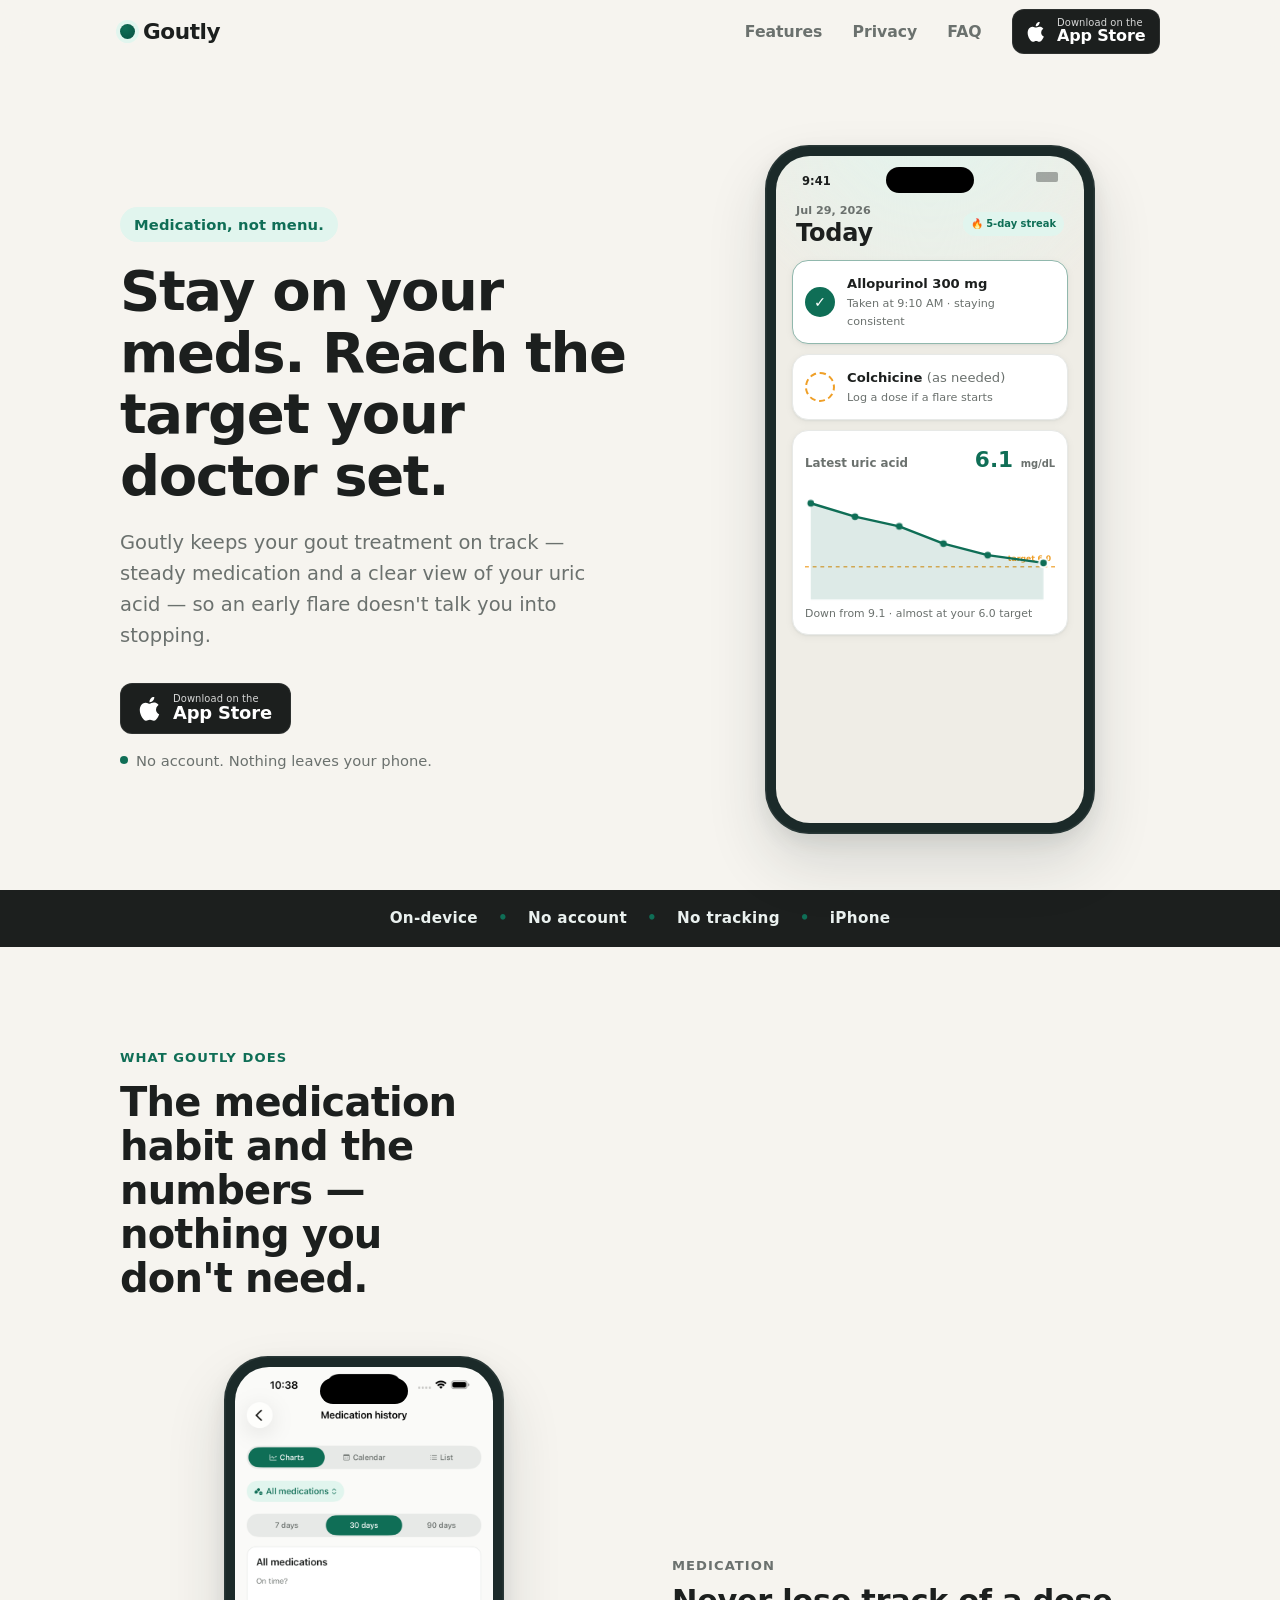
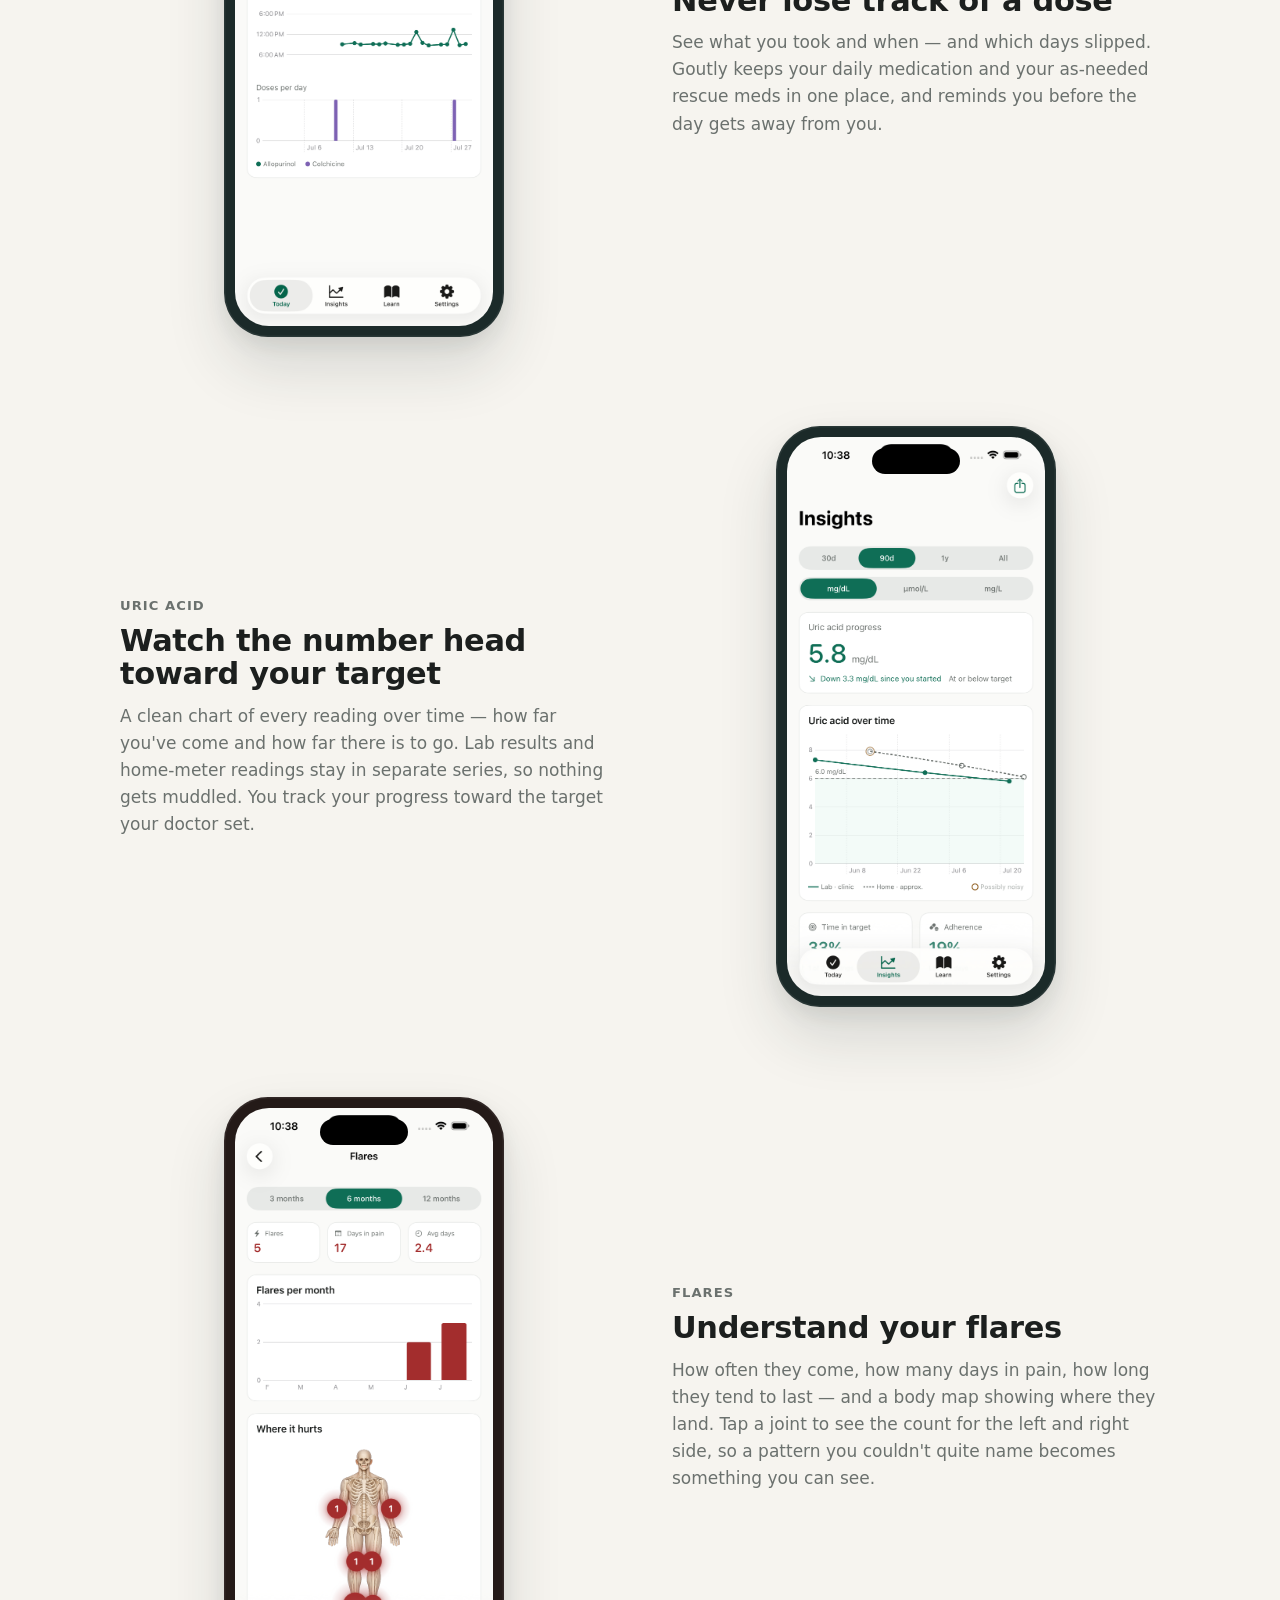
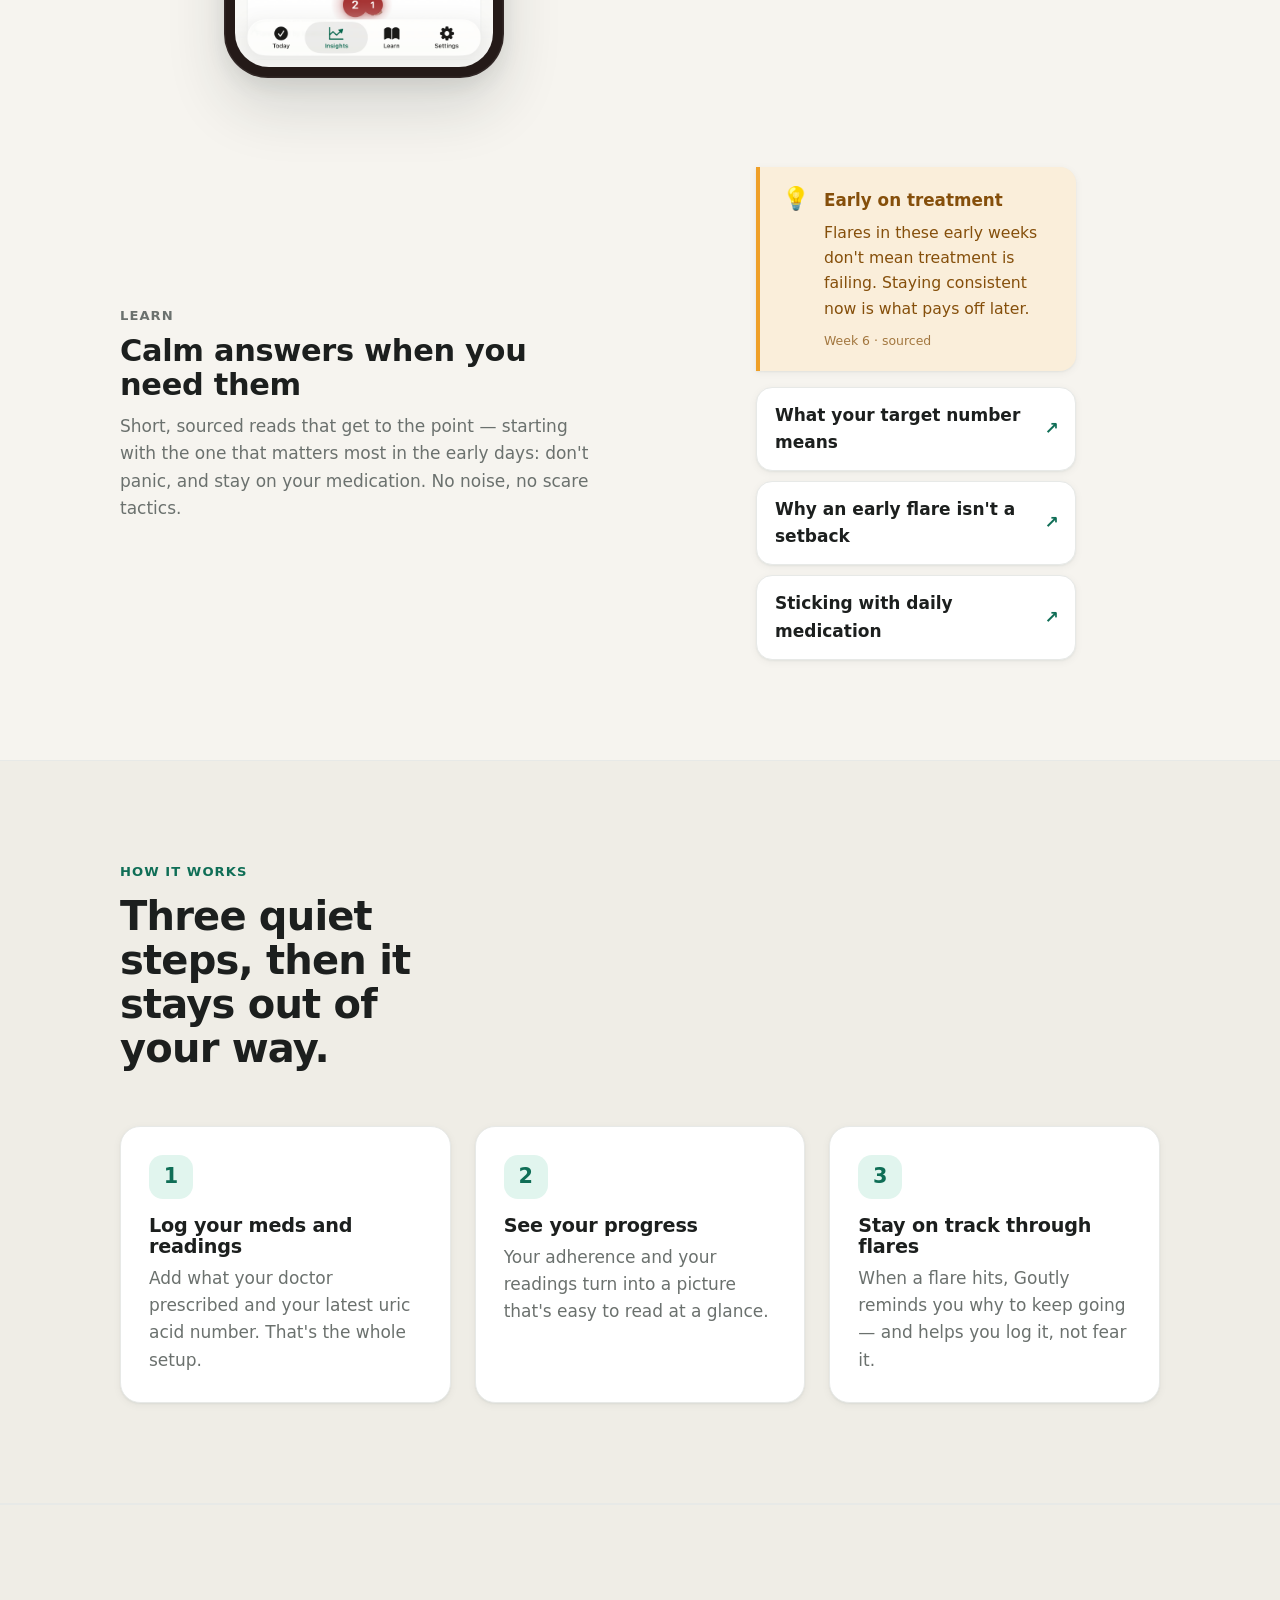
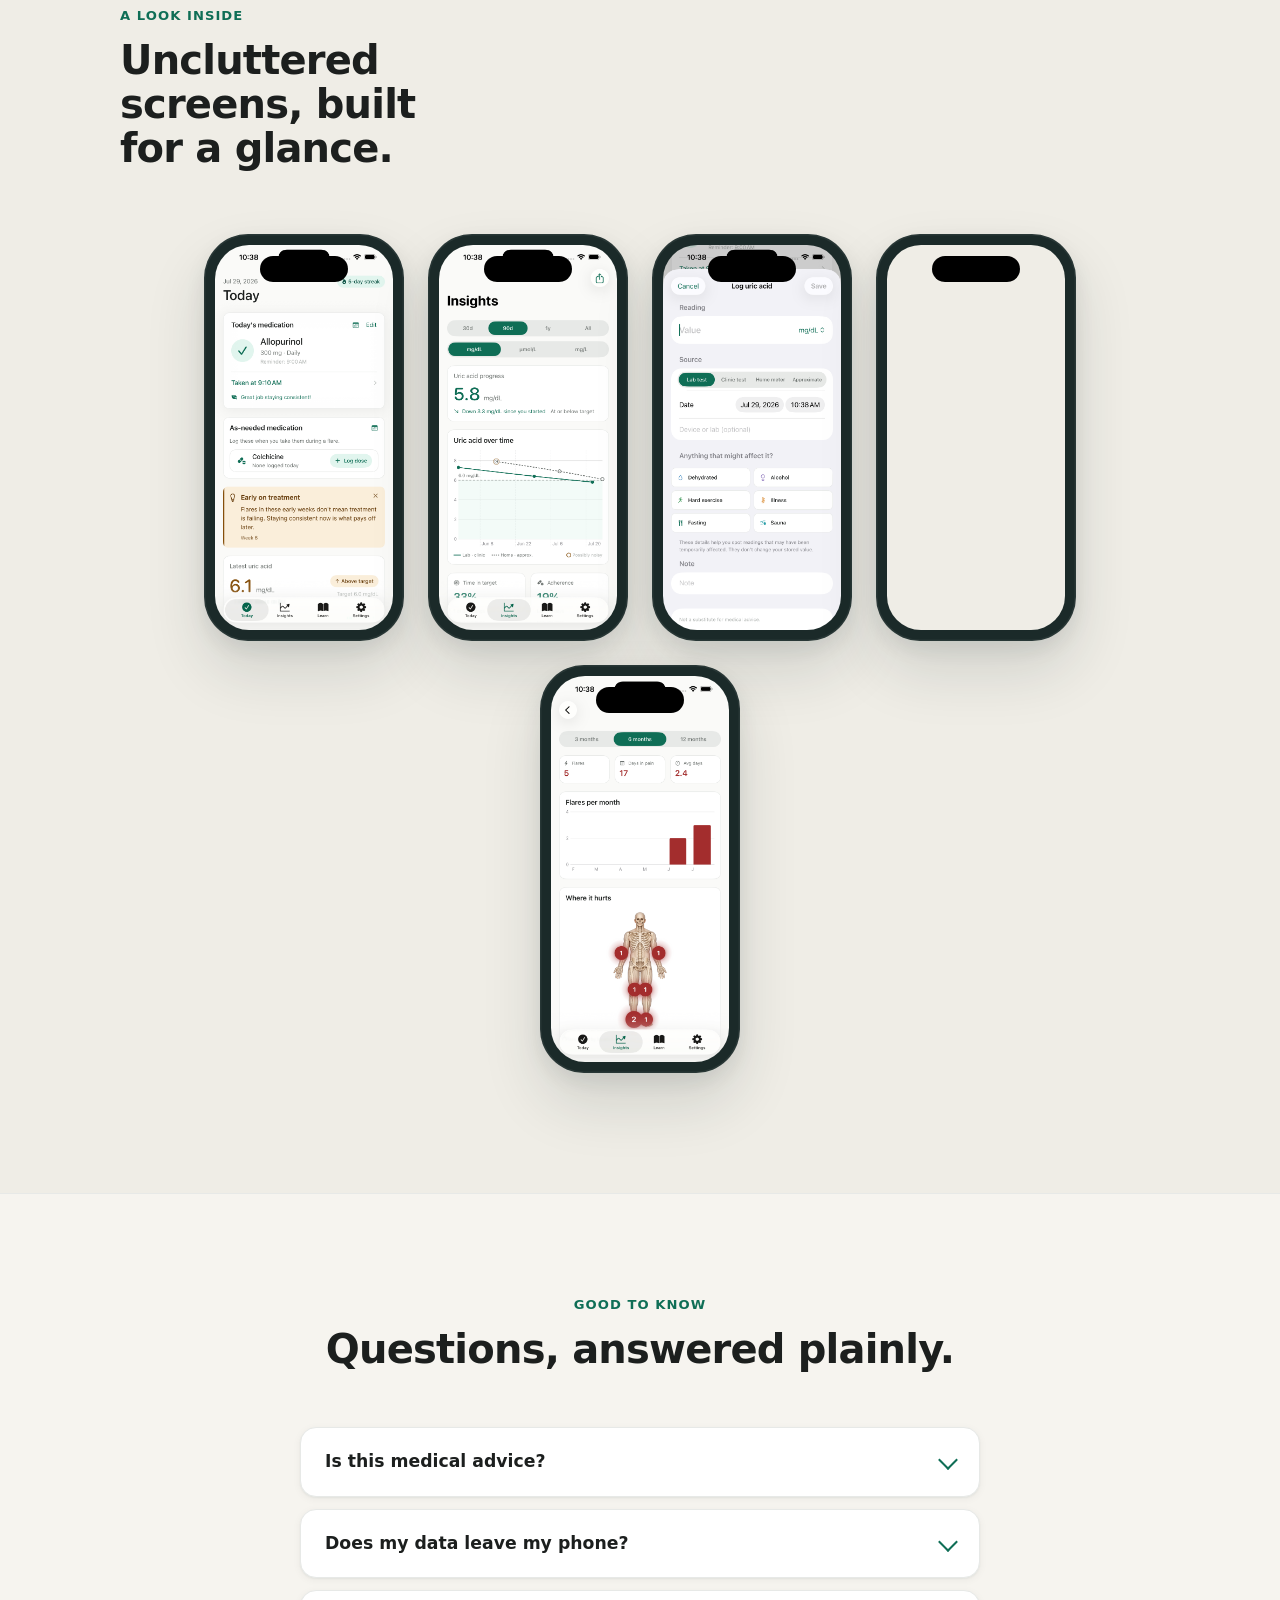
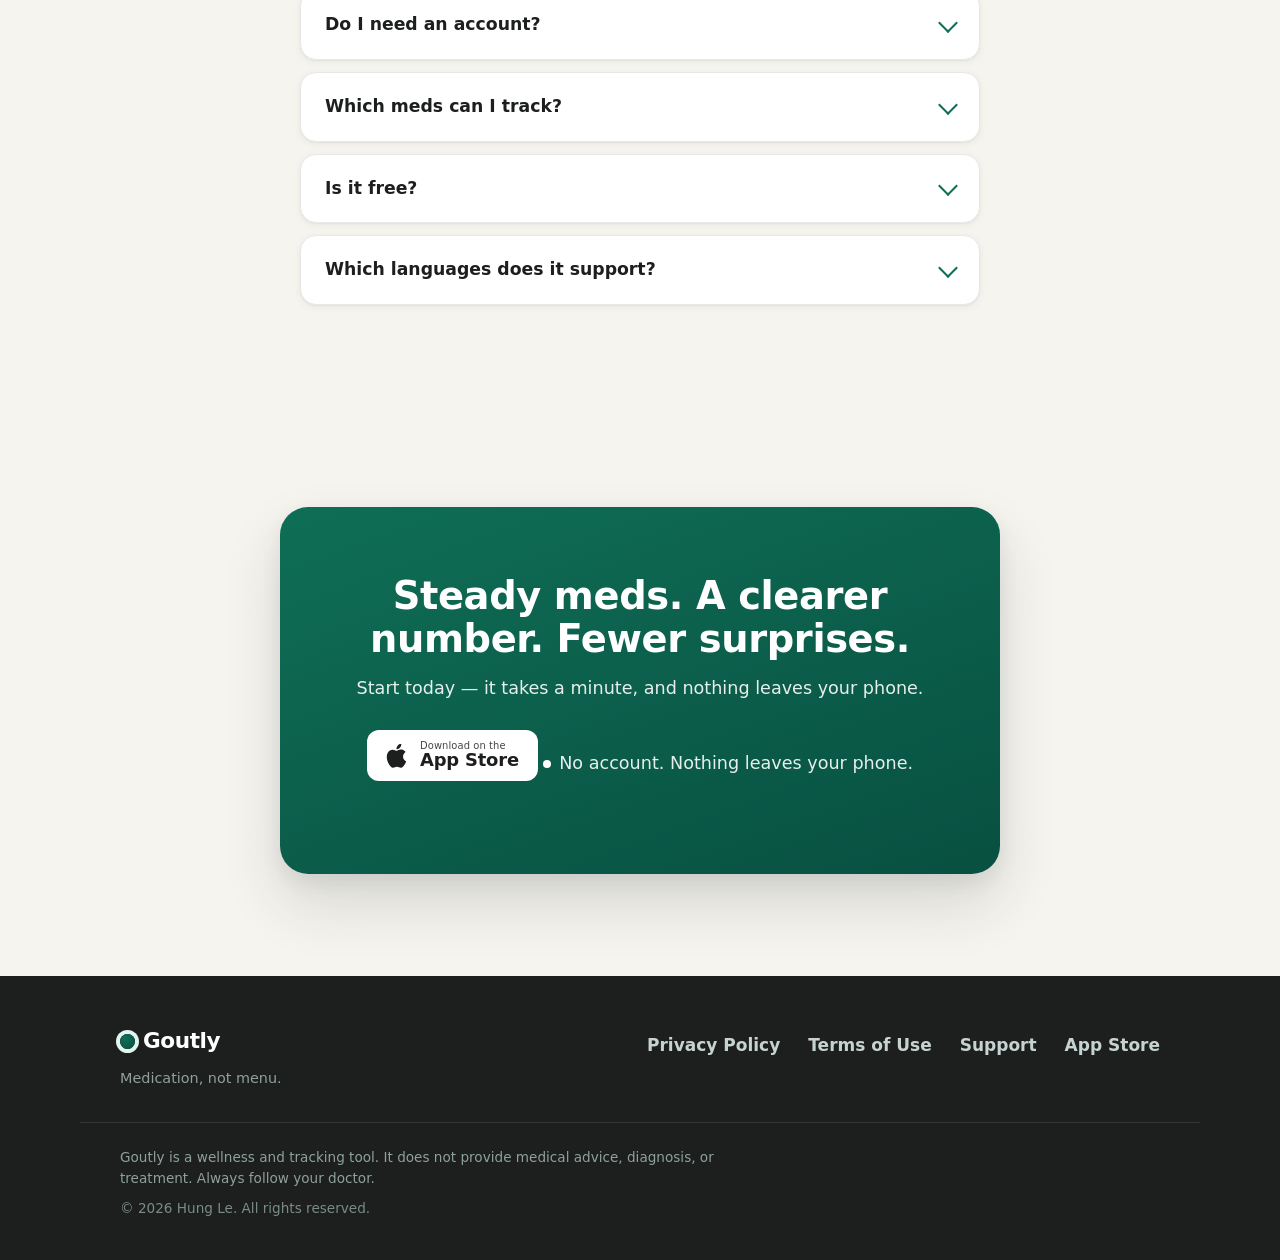
==== commit cc6c8f7f: "Point index Privacy nav to privacy page; soften Terms governing law - index.html: nav "Privacy" now " ====
--- a/index.html
+++ b/index.html
@@ -70,7 +70,7 @@
       </a>
       <nav class="nav__links" aria-label="Primary">
         <a href="#features">Features</a>
-        <a href="#privacy">Privacy</a>
+        <a href="privacy.html">Privacy</a>
         <a href="#faq">FAQ</a>
       </nav>
       <!-- App Store link — id6794308491 -->
@@ -302,39 +302,6 @@
     </section>
 
     <!-- =========================================================== -->
-    <!-- PRIVACY                                                     -->
-    <!-- =========================================================== -->
-    <section class="privacy" id="privacy">
-      <div class="wrap privacy__inner">
-        <div class="privacy__copy reveal">
-          <div class="shield" aria-hidden="true">
-            <svg viewBox="0 0 48 48" role="img" aria-label="Shield">
-              <path d="M24 3 6 10v11c0 11 7.6 19.6 18 24 10.4-4.4 18-13 18-24V10L24 3Z"/>
-              <path class="shield__lock" d="M24 20.5a3.5 3.5 0 0 0-3.5 3.5v2.2h7V24a3.5 3.5 0 0 0-3.5-3.5Zm-5 5.7h10a1.6 1.6 0 0 1 1.6 1.6v6a1.6 1.6 0 0 1-1.6 1.6H19a1.6 1.6 0 0 1-1.6-1.6v-6A1.6 1.6 0 0 1 19 26.2Z"/>
-            </svg>
-          </div>
-          <p class="eyebrow">Private by design</p>
-          <h2>Private by design. Not by policy.</h2>
-          <p class="privacy__lead">Goutly runs entirely on your iPhone. There's no account to create, no cloud to sync to, and no server that ever sees your health information. Your medication history and your numbers stay with you — that's the whole point of the app.</p>
-          <ul class="privacy__list">
-            <li><strong>On-device storage.</strong> Everything lives on your phone, nowhere else.</li>
-            <li><strong>No sign-up.</strong> No email, no password, no profile.</li>
-            <li><strong>No servers.</strong> Nothing is uploaded, synced, or backed up to us.</li>
-            <li><strong>No analytics.</strong> No trackers, no third parties, no phoning home.</li>
-          </ul>
-        </div>
-        <div class="privacy__figure reveal" aria-hidden="true">
-          <div class="privacy__glow"></div>
-          <div class="privacy__badge">
-            <span class="privacy__lockmark">🔒</span>
-            <p>Your data</p>
-            <p class="privacy__badgesub">stays on this iPhone</p>
-          </div>
-        </div>
-      </div>
-    </section>
-
-    <!-- =========================================================== -->
     <!-- GALLERY                                                     -->
     <!-- =========================================================== -->
     <section class="gallery">
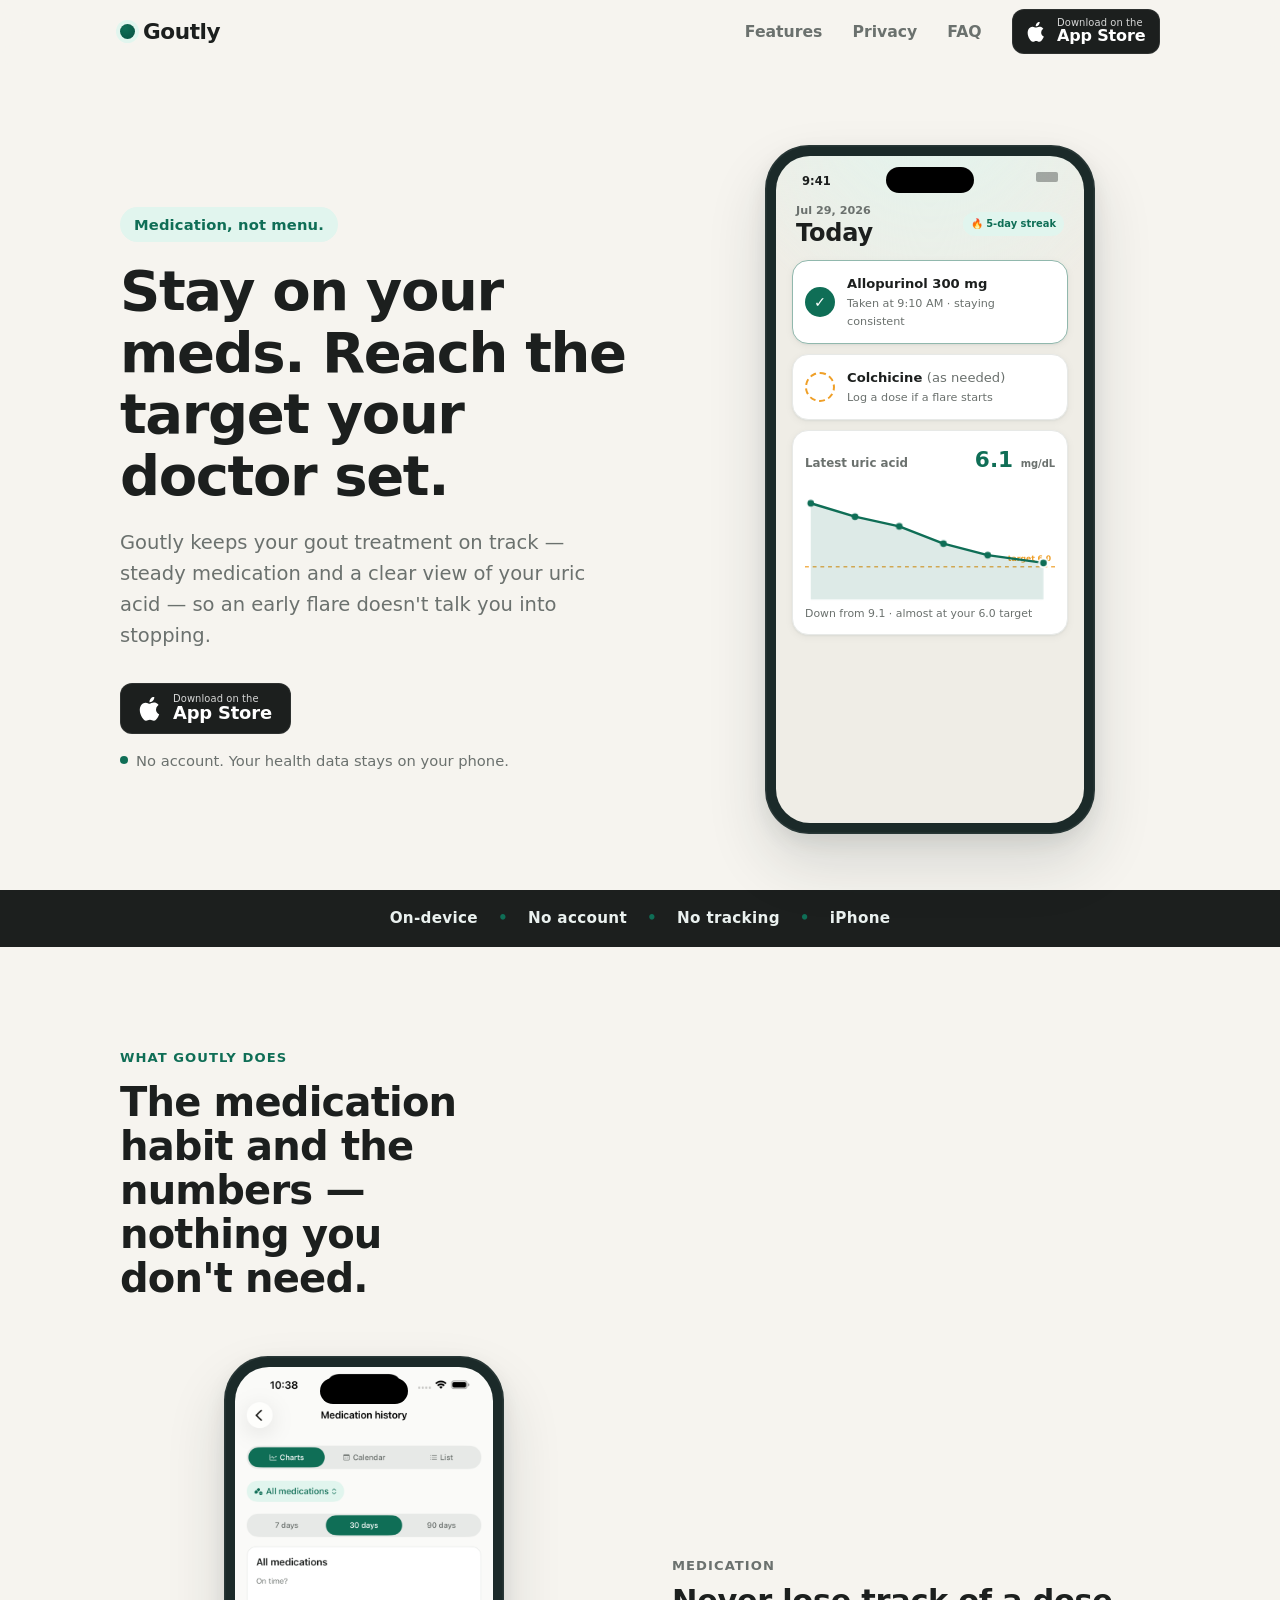
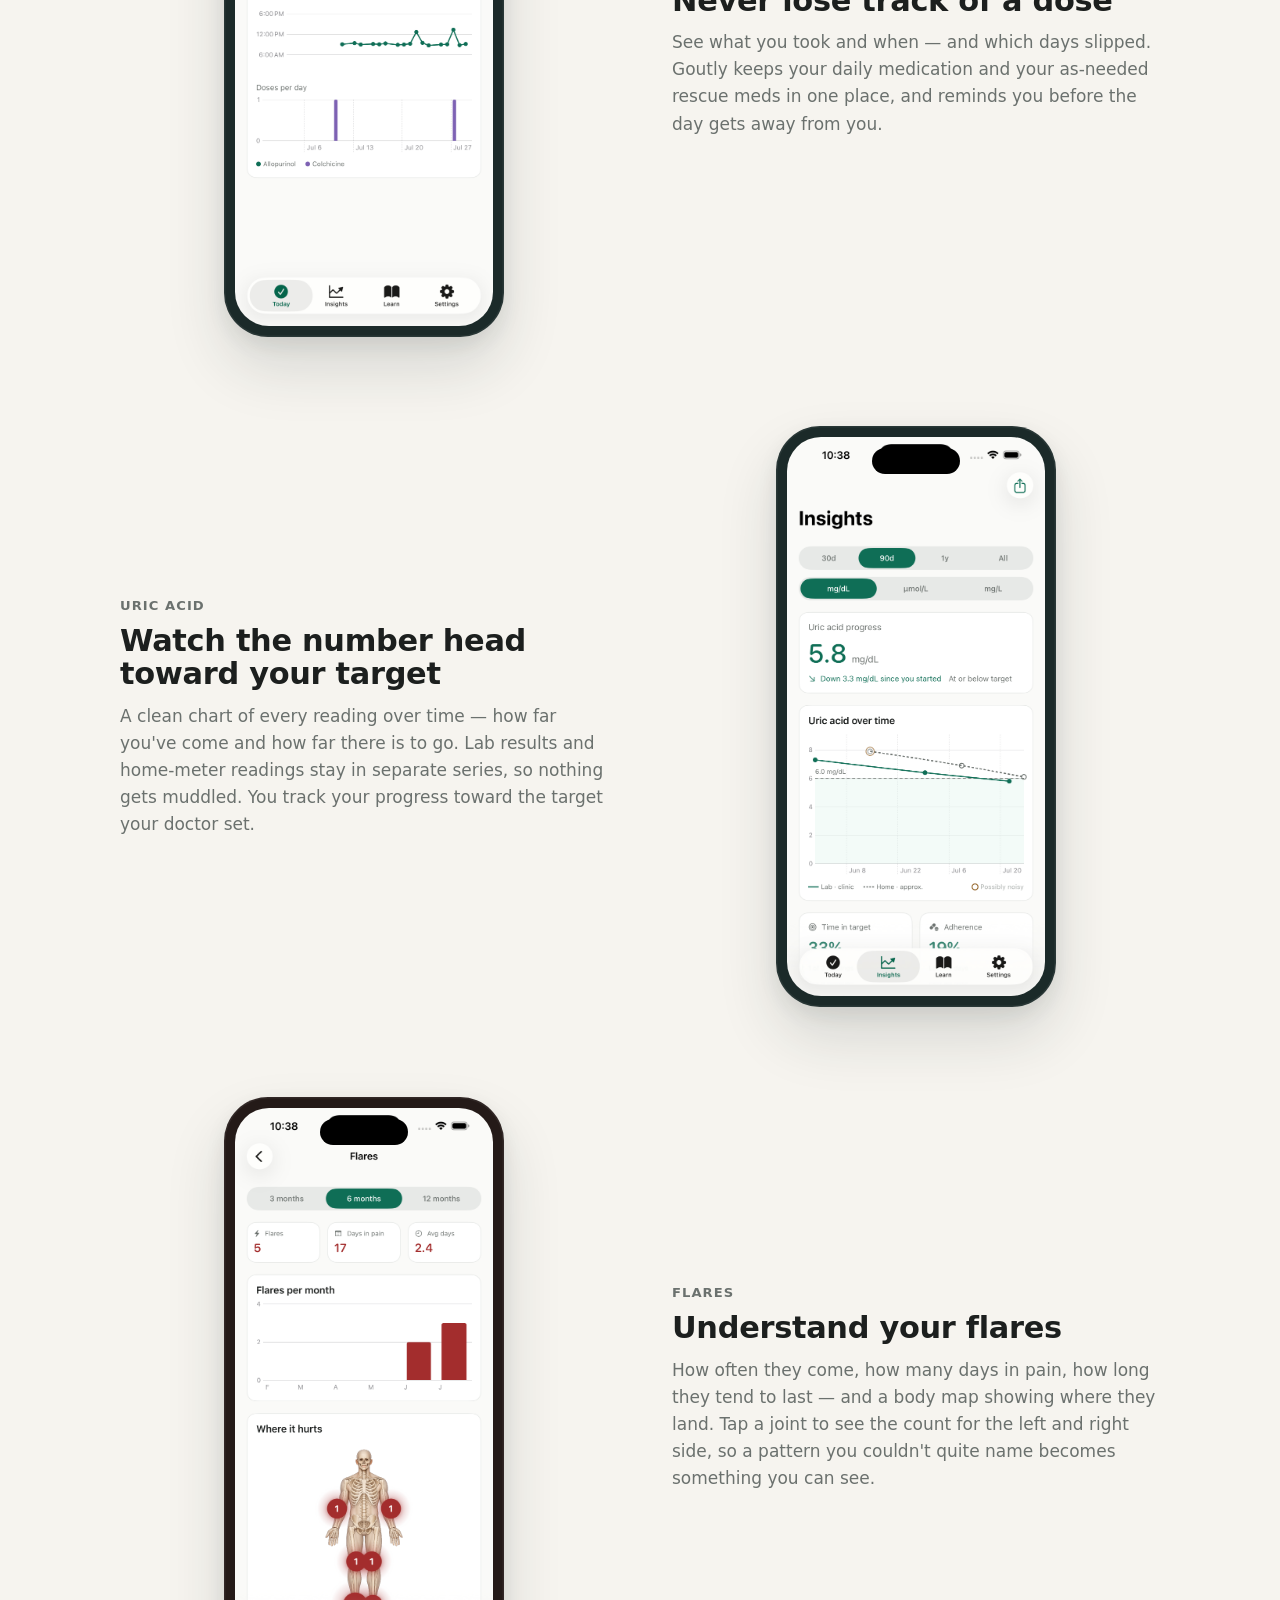
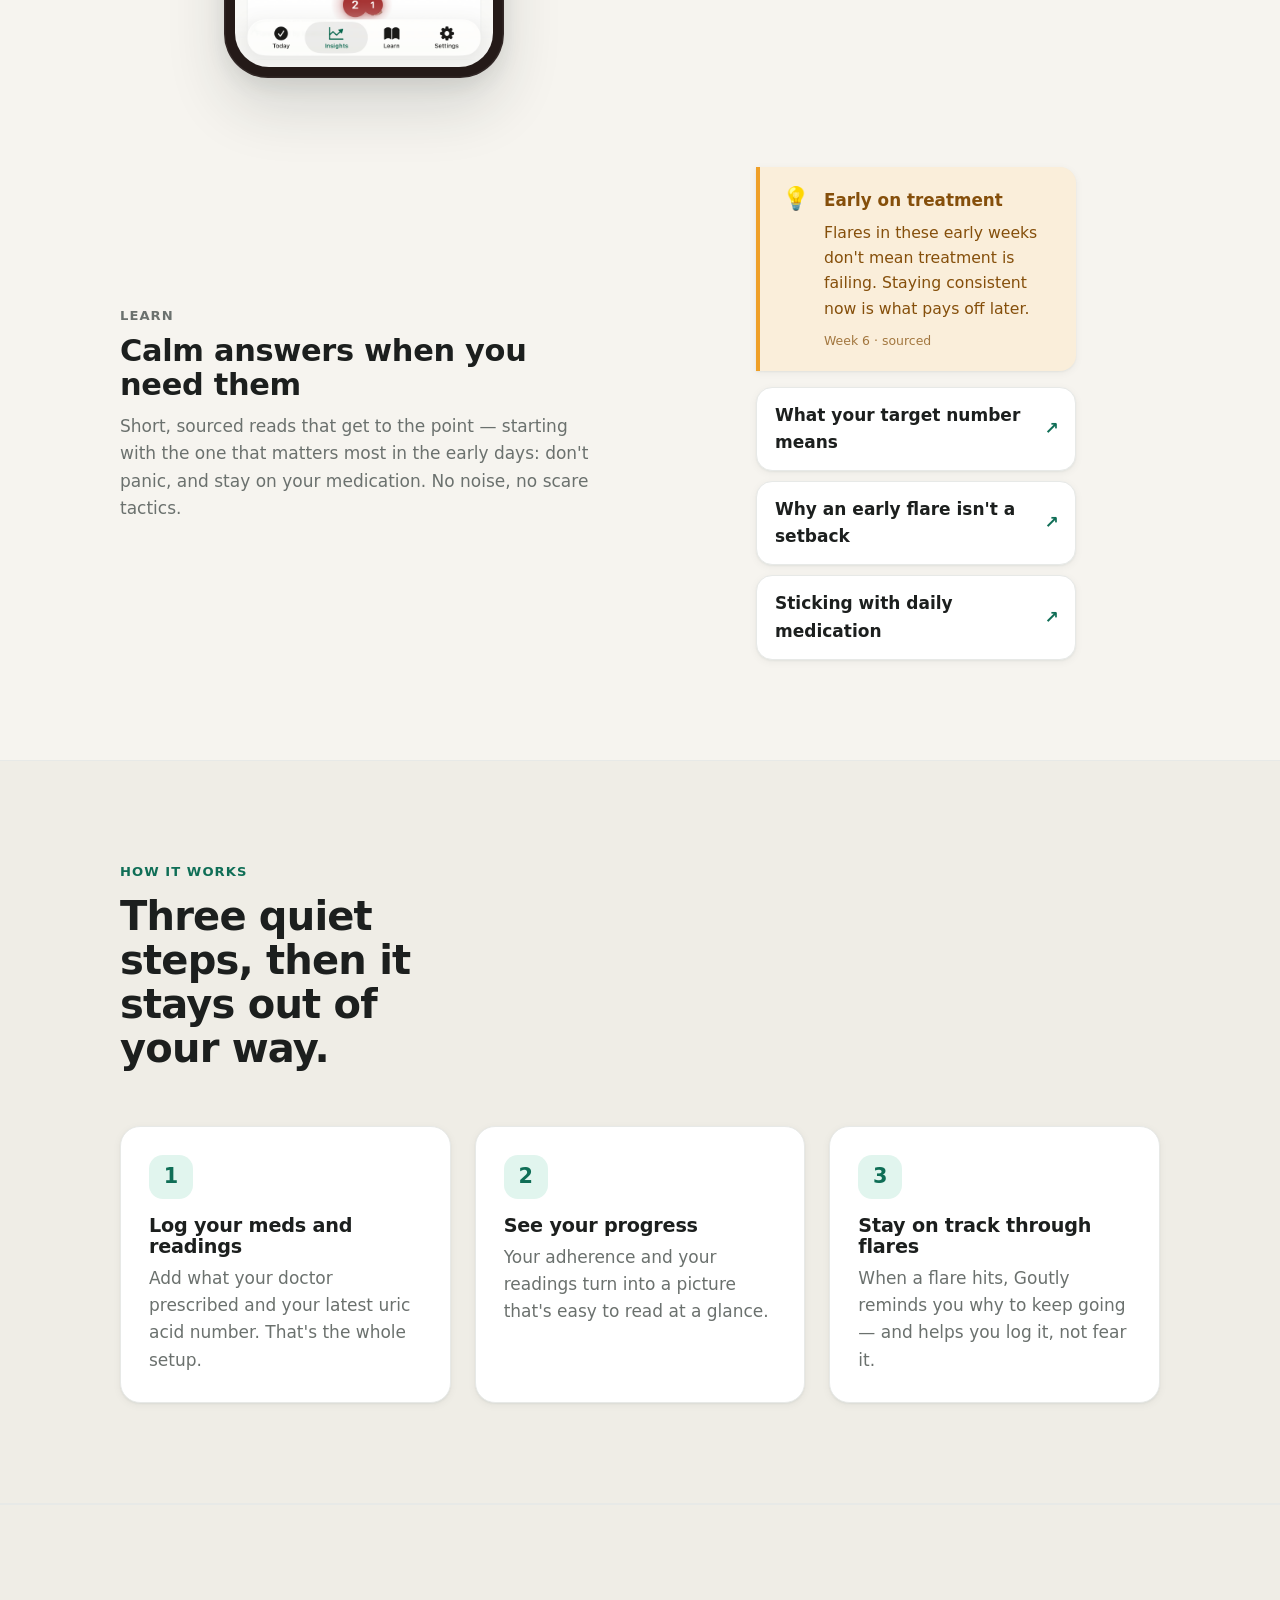
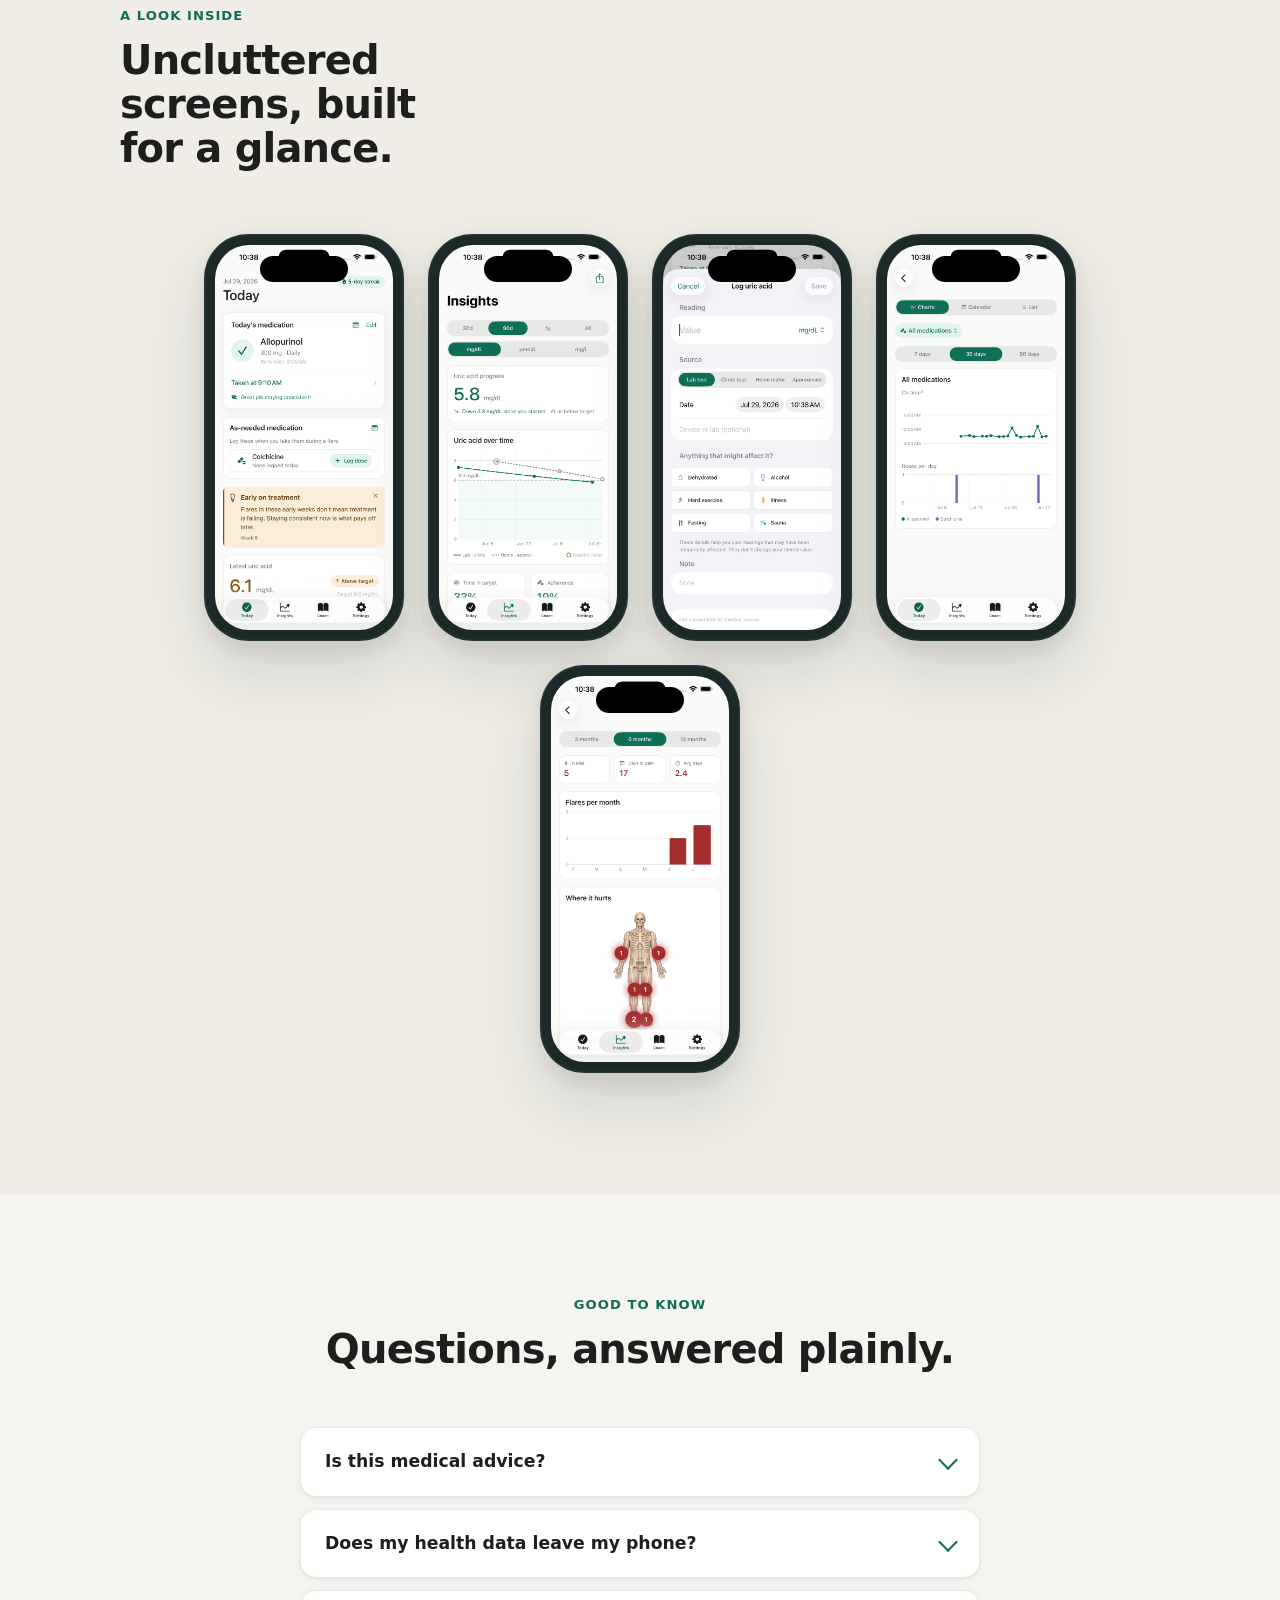
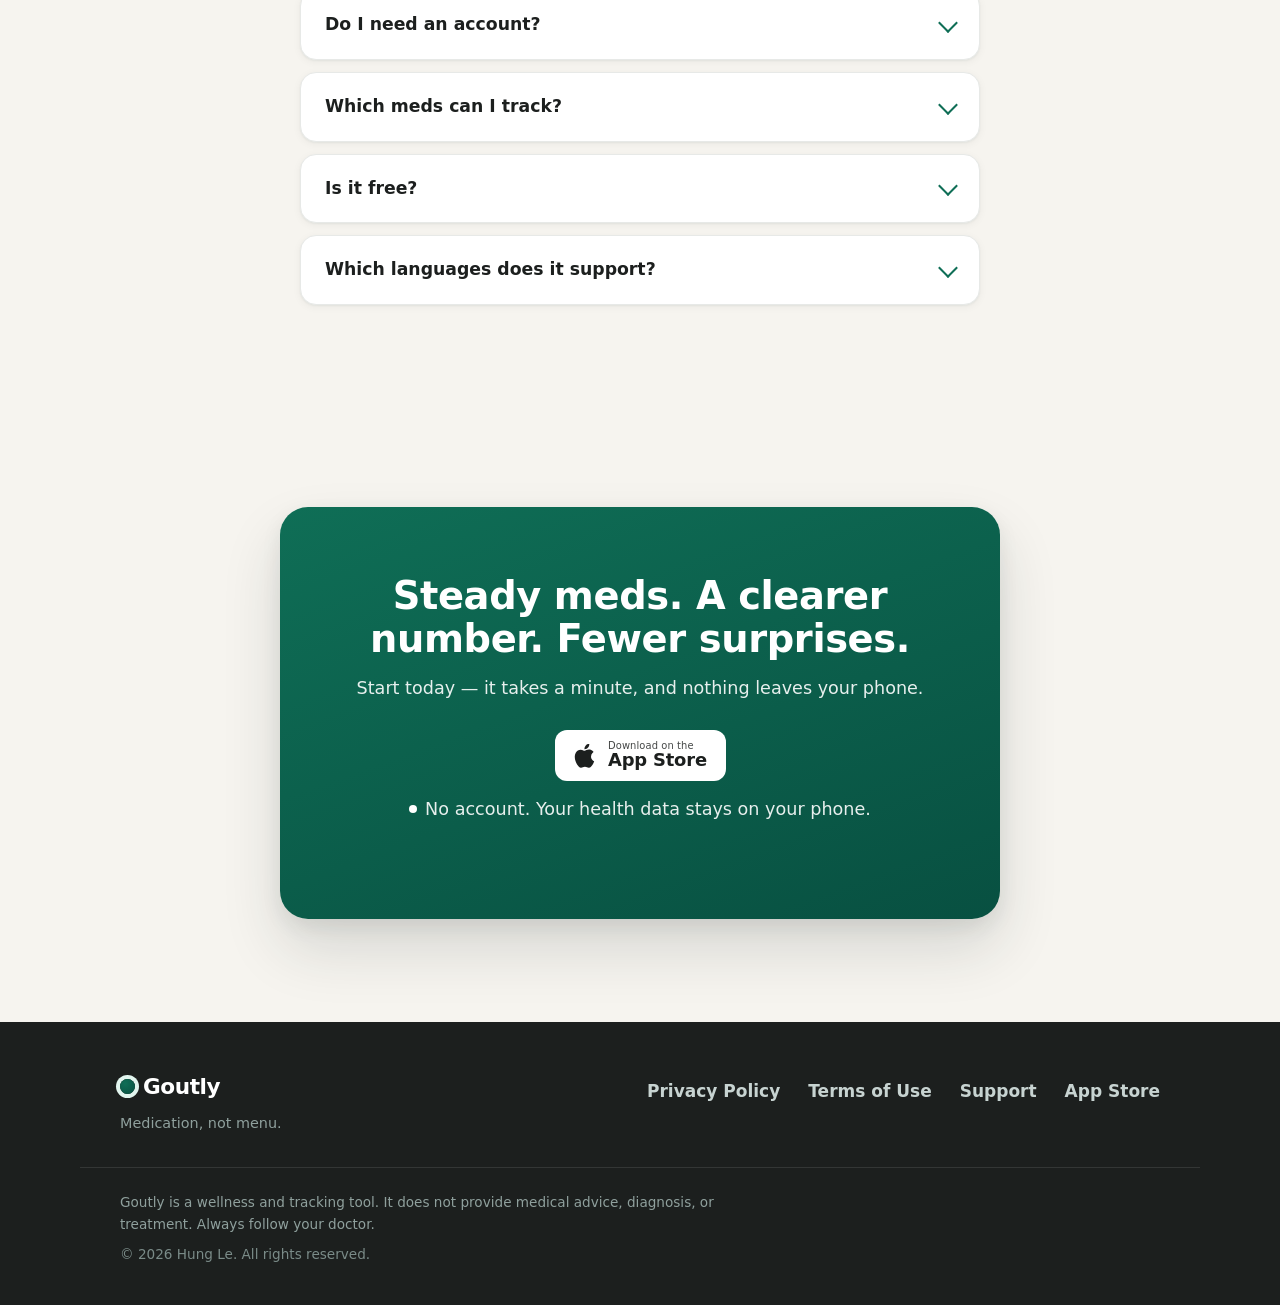
==== commit 71159247: "Update privacy & terms for RevenueCat + Superwall subscriptions Goutly is now freemium (free downloa" ====
--- a/index.html
+++ b/index.html
@@ -19,7 +19,7 @@
   <meta property="og:type" content="website" />
   <meta property="og:site_name" content="Goutly" />
   <meta property="og:title" content="Goutly — Medication, not menu." />
-  <meta property="og:description" content="Keep to your gout medication and watch your uric acid head toward the target your doctor set. On-device. No account. Nothing leaves your phone." />
+  <meta property="og:description" content="Keep to your gout medication and watch your uric acid head toward the target your doctor set. On-device. No account. Your health data stays on your phone." />
   <!-- Provide assets/og-image.png at 1200×630. An SVG source is included to export from. -->
   <meta property="og:image" content="assets/og-image.png" />
   <meta property="og:image:width" content="1200" />
@@ -100,7 +100,7 @@
               <span class="btn-appstore__text"><small>Download on the</small><strong>App Store</strong></span>
             </a>
           </div>
-          <p class="reassure">No account. Nothing leaves your phone.</p>
+          <p class="reassure">No account. Your health data stays on your phone.</p>
         </div>
 
         <!-- Signature moment: a live "Today" screen with an animated
@@ -361,8 +361,8 @@
             <div class="qa__body"><p>No. Goutly is a wellness and tracking tool. It doesn't diagnose, treat, or give dosing advice. It logs what your doctor prescribed and helps you keep to it. Always follow your doctor.</p></div>
           </details>
           <details class="qa">
-            <summary>Does my data leave my phone?</summary>
-            <div class="qa__body"><p>No. Everything is stored on your device. There's no account and no cloud, and nothing is ever uploaded to us or anyone else.</p></div>
+            <summary>Does my health data leave my phone?</summary>
+            <div class="qa__body"><p>No. Your medications, readings, and flares stay on your device — there's no account and no cloud for them, and we never receive them. To handle optional subscriptions we use Apple, RevenueCat, and Superwall, which process only purchase and device data, never your health information. See our <a href="privacy.html">Privacy Policy</a>.</p></div>
           </details>
           <details class="qa">
             <summary>Do I need an account?</summary>
@@ -374,8 +374,8 @@
           </details>
           <details class="qa">
             <summary>Is it free?</summary>
-            <!-- PRICING: currently free. Update this answer if your pricing changes. -->
-            <div class="qa__body"><p>Yes — Goutly is free to download and use.</p></div>
+            <!-- PRICING: freemium — free download + optional auto-renewable subscription (RevenueCat + Superwall). -->
+            <div class="qa__body"><p>Goutly is free to download, and you can track your medication and readings without paying. An optional Premium subscription unlocks deeper analytics, PDF/CSV export, unlimited history, and trigger correlations — billed through your Apple&nbsp;ID.</p></div>
           </details>
           <details class="qa">
             <summary>Which languages does it support?</summary>
@@ -397,7 +397,7 @@
           <svg class="btn-appstore__logo" viewBox="0 0 24 24" aria-hidden="true" focusable="false"><path d="M17.05 12.54c-.03-3.03 2.48-4.49 2.59-4.56-1.41-2.07-3.61-2.35-4.39-2.38-1.87-.19-3.64 1.1-4.59 1.1-.94 0-2.4-1.08-3.95-1.05-2.03.03-3.9 1.18-4.94 3-2.11 3.66-.54 9.08 1.51 12.05 1 1.45 2.2 3.08 3.77 3.02 1.51-.06 2.08-.98 3.91-.98 1.82 0 2.34.98 3.94.95 1.63-.03 2.66-1.48 3.65-2.94 1.15-1.68 1.62-3.32 1.65-3.4-.04-.02-3.17-1.22-3.2-4.83zM14.03 3.5c.84-1.01 1.4-2.42 1.25-3.83-1.2.05-2.65.8-3.51 1.81-.77.9-1.45 2.33-1.27 3.7 1.34.1 2.71-.68 3.53-1.68z"/></svg>
           <span class="btn-appstore__text"><small>Download on the</small><strong>App Store</strong></span>
         </a>
-        <p class="reassure reassure--center">No account. Nothing leaves your phone.</p>
+        <p class="reassure reassure--center">No account. Your health data stays on your phone.</p>
       </div>
     </section>
   </main>
